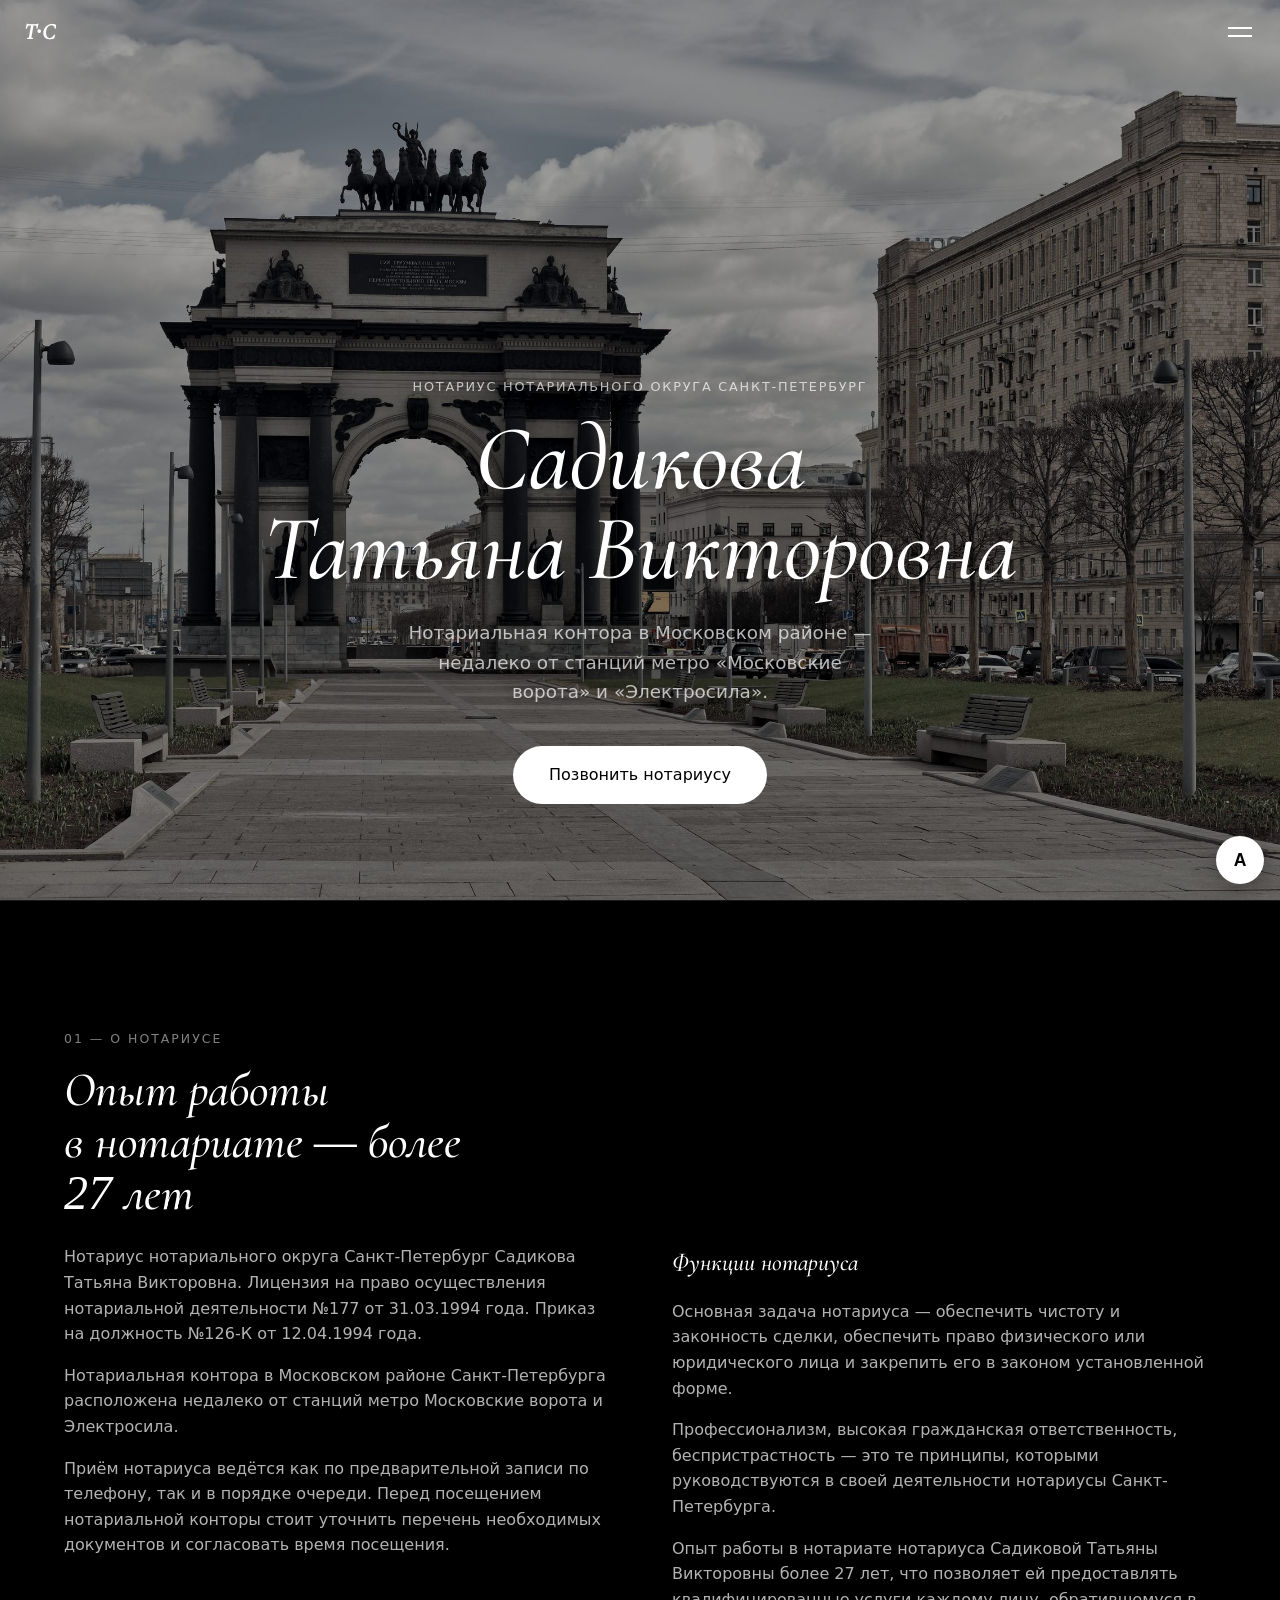
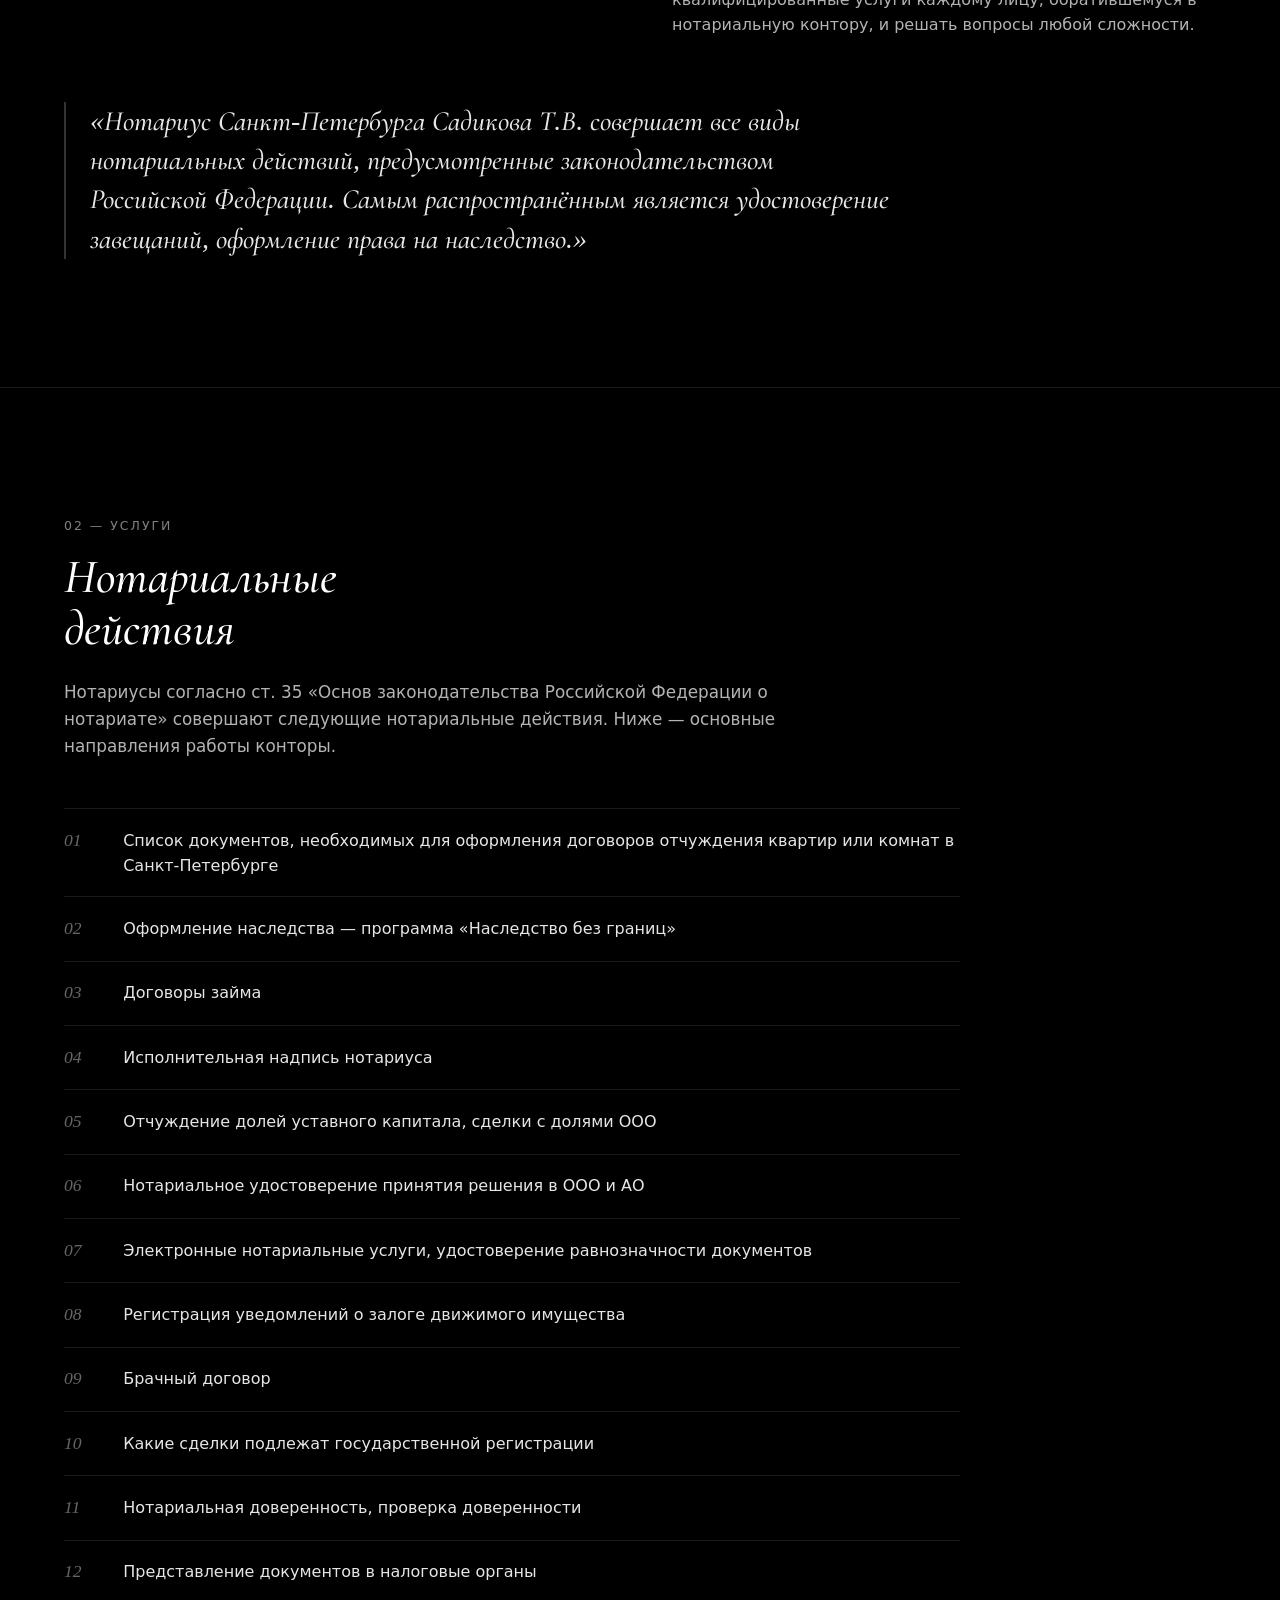
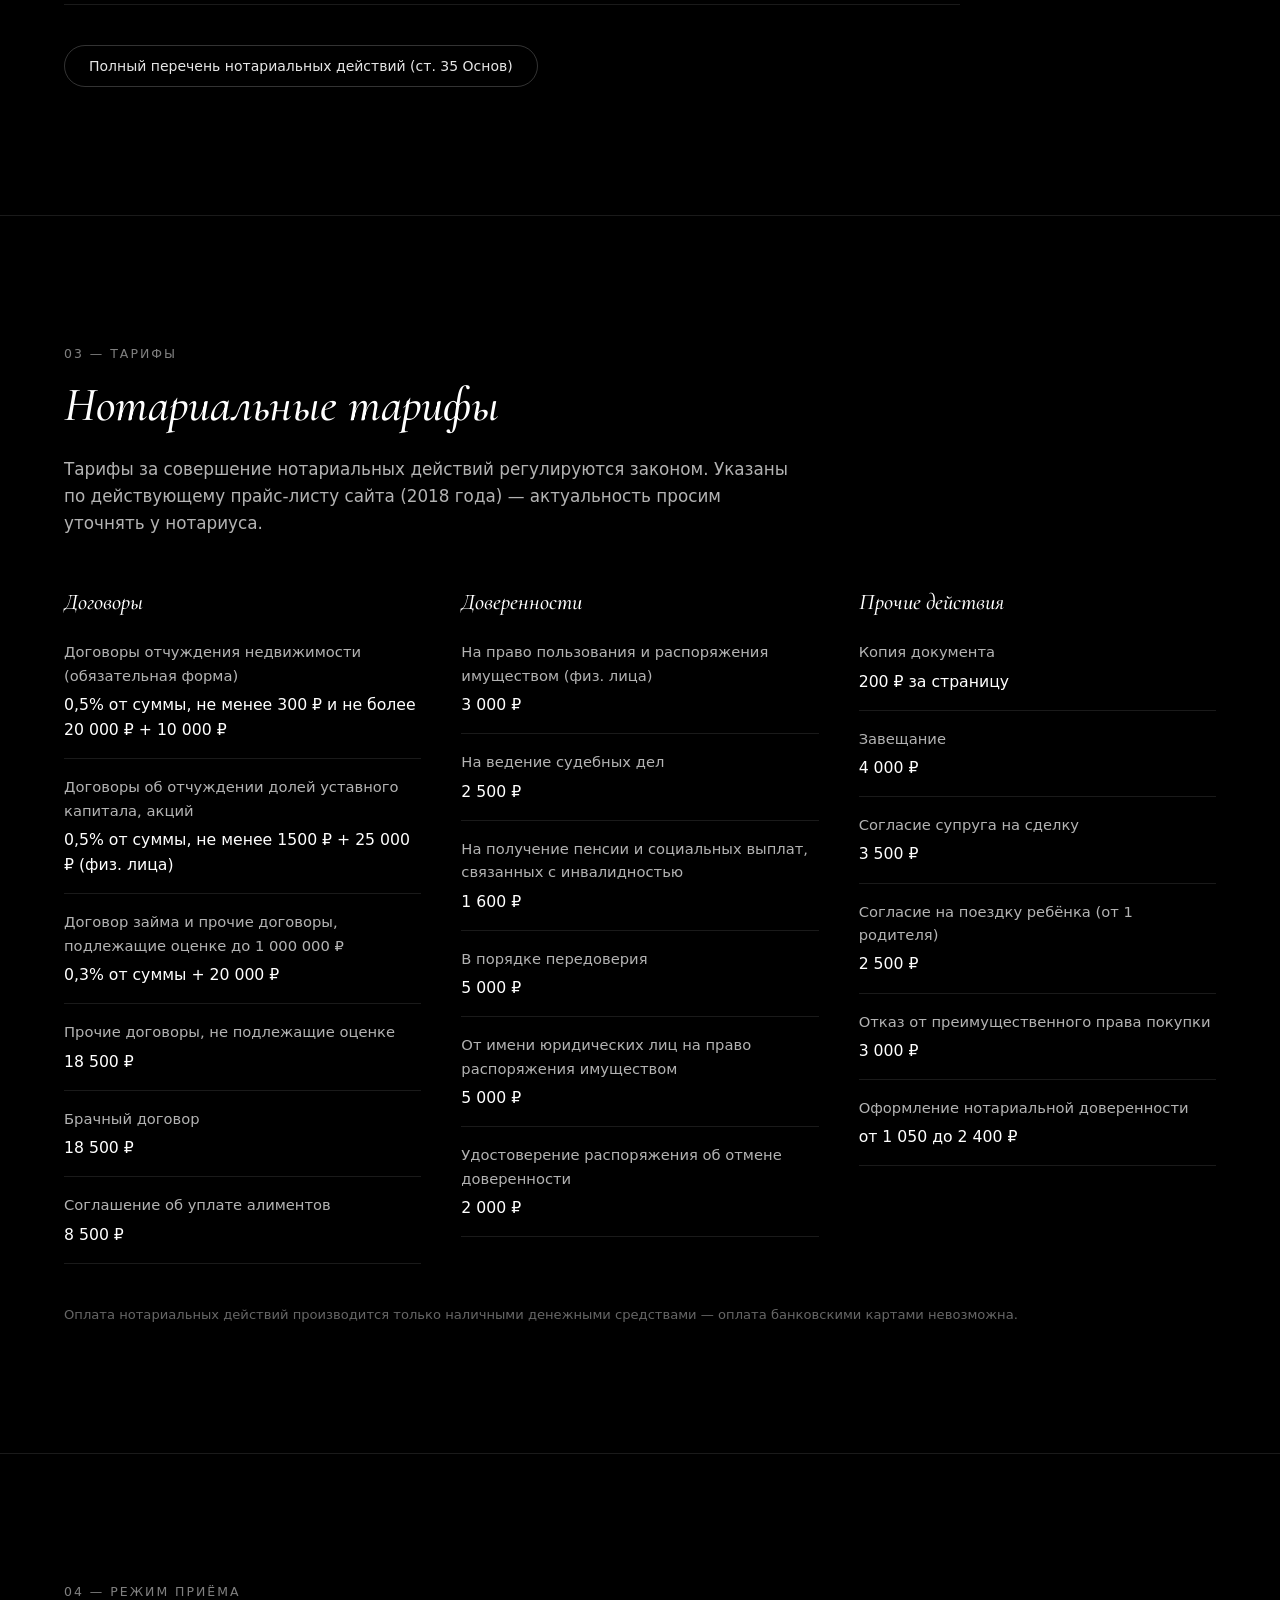
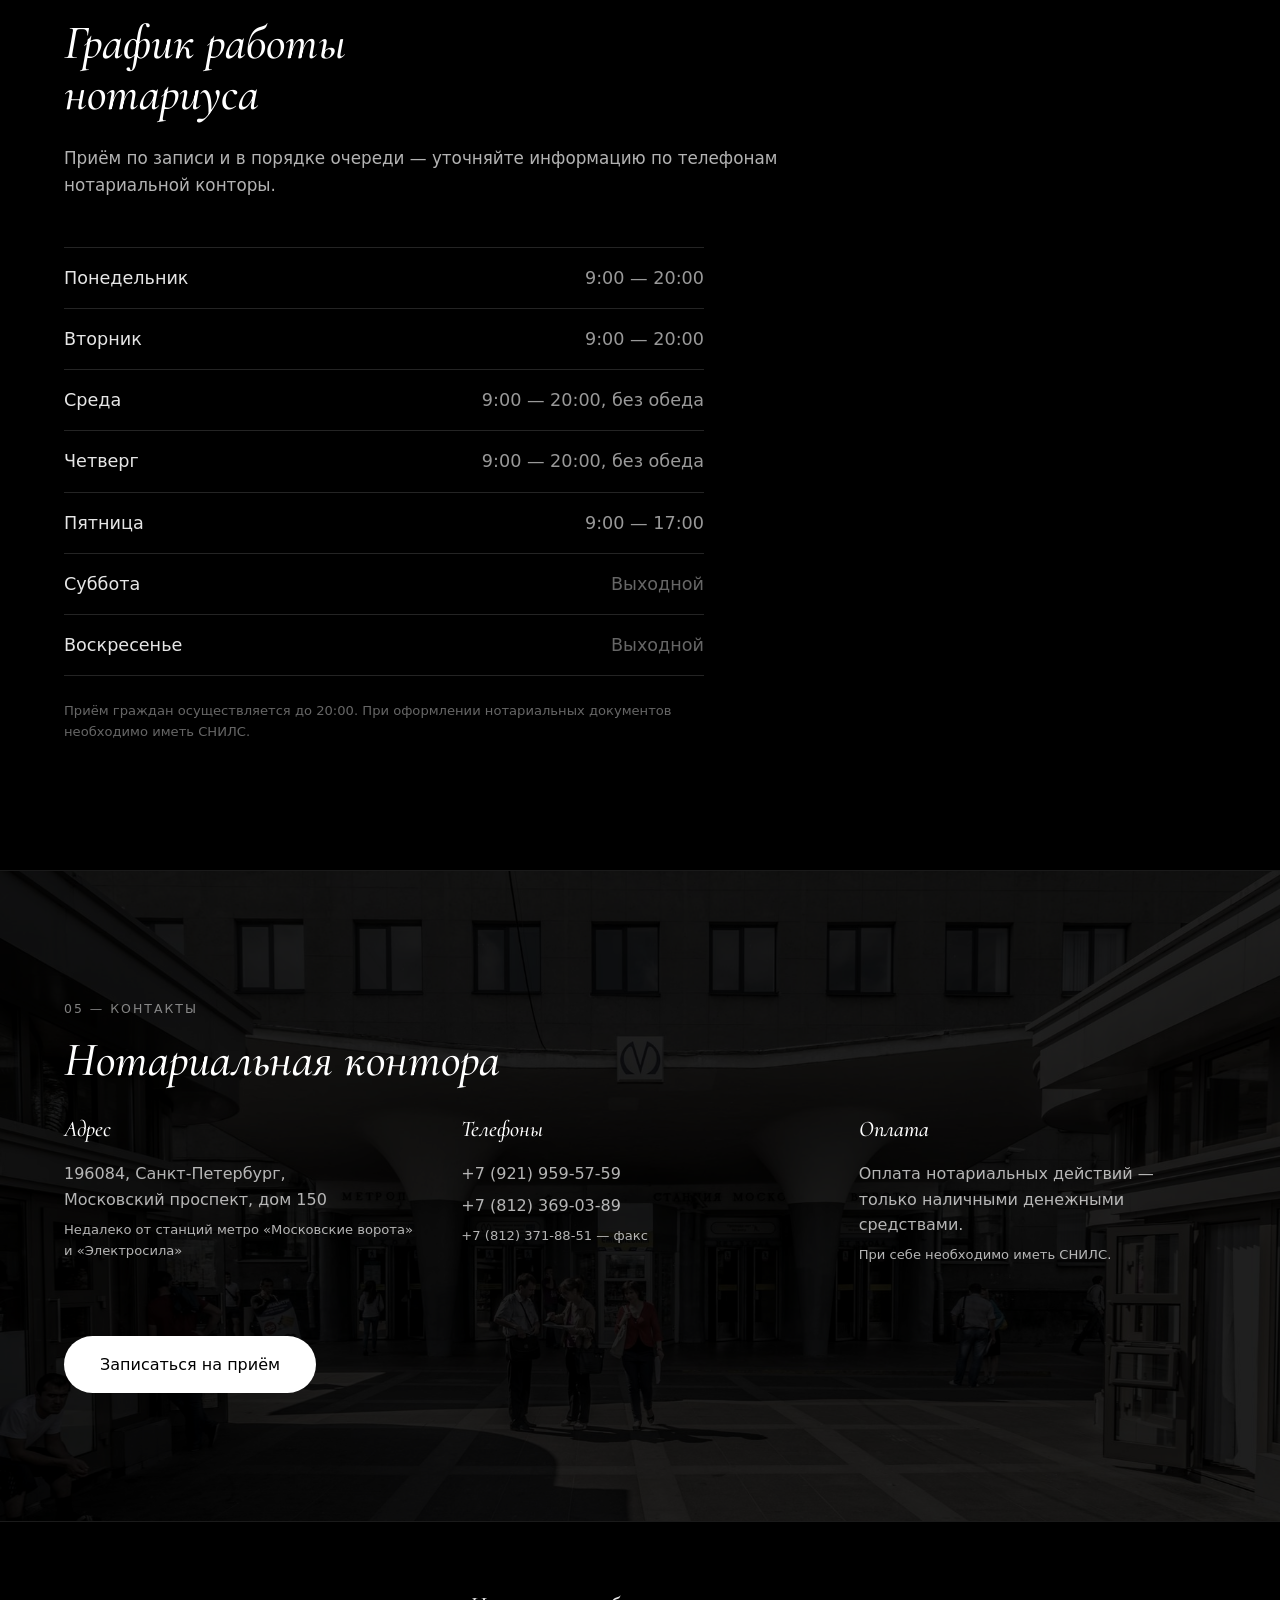
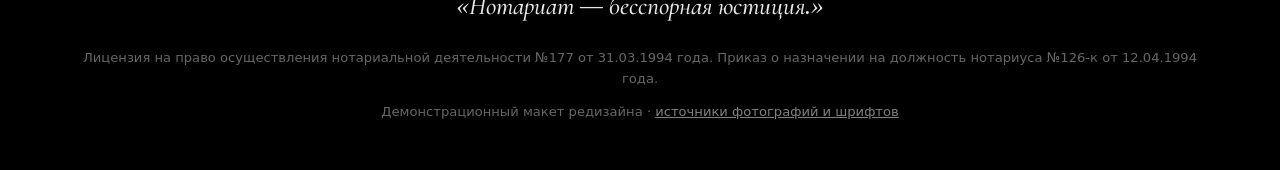
==== index.html @ a8af009e "Демо-сайт нотариуса Садиковой Т.В. по дизайн-промпту Rare Gallery Одностраничный анимированный демо-" ====
<!doctype html>
<html lang="ru">
<head>
<meta charset="UTF-8" />
<meta name="viewport" content="width=device-width, initial-scale=1.0" />
<title>Садикова Татьяна Викторовна — нотариус, Санкт-Петербург, Московский район</title>
<meta name="description" content="Нотариус нотариального округа Санкт-Петербург Садикова Татьяна Викторовна. Московский район, недалеко от станций метро Московские ворота и Электросила. Опыт работы в нотариате более 27 лет." />
<meta name="robots" content="noindex" />
<link rel="icon" type="image/png" sizes="16x16" href="favicon-16.png" />
<link rel="icon" type="image/png" sizes="32x32" href="favicon-32.png" />
<link rel="icon" type="image/png" sizes="48x48" href="favicon-48.png" />
<link rel="apple-touch-icon" href="favicon-180.png" />
<link rel="stylesheet" href="styles.css" />
</head>
<body>
<a class="skip-link" href="#main">Перейти к основному содержанию</a>

<nav class="nav" id="nav">
  <div class="nav-inner">
    <a class="logo" href="#hero" aria-label="Нотариус Садикова Т.В. — на главную">Т·С</a>

    <button class="nav-pill" id="navPill" type="button" aria-haspopup="true" aria-expanded="false">
      <span id="navPillLabel">Навигация</span>
    </button>

    <div class="nav-mark" aria-hidden="true">§</div>

    <button class="hamburger" id="hamburger" type="button" aria-label="Открыть меню" aria-expanded="false">
      <span></span>
      <span></span>
    </button>
  </div>
</nav>

<div class="overlay" id="overlay" role="dialog" aria-modal="true" aria-label="Навигация по сайту">
  <div class="overlay-links">
    <a href="#hero">Главная</a>
    <a href="#about">О нотариусе</a>
    <a href="#services">Услуги</a>
    <a href="#tariffs">Тарифы</a>
    <a href="#schedule">Режим приёма</a>
    <a href="#contacts">Контакты</a>
  </div>
</div>

<main id="main">

  <section class="hero" id="hero">
    <div class="hero-img-wrap">
      <img src="img/hero-gate.jpg" alt="Московские триумфальные ворота, Санкт-Петербург, Московский район" class="hero-img" />
    </div>

    <div class="hero-content">
      <p class="hero-eyebrow">Нотариус нотариального округа Санкт-Петербург</p>
      <h1 class="font-serif">Садикова<br class="hero-br" /> Татьяна Викторовна</h1>
      <p class="hero-sub">Нотариальная контора в Московском районе — недалеко от станций метро «Московские ворота» и «Электросила».</p>
      <a class="cta" href="tel:+78123690389">Позвонить нотариусу</a>
    </div>
  </section>

  <section class="section about" id="about">
    <div class="container">
      <p class="section-kicker">01 — О нотариусе</p>
      <h2 class="font-serif section-title">Опыт работы в&nbsp;нотариате — более 27&nbsp;лет</h2>

      <div class="about-grid">
        <div class="about-text reveal">
          <p>Нотариус нотариального округа Санкт-Петербург Садикова Татьяна Викторовна. Лицензия на право осуществления нотариальной деятельности №177 от 31.03.1994 года. Приказ на должность №126-К от 12.04.1994 года.</p>
          <p>Нотариальная контора в Московском районе Санкт-Петербурга расположена недалеко от станций метро Московские ворота и Электросила.</p>
          <p>Приём нотариуса ведётся как по предварительной записи по телефону, так и в порядке очереди. Перед посещением нотариальной конторы стоит уточнить перечень необходимых документов и согласовать время посещения.</p>
        </div>
        <div class="about-text reveal">
          <h3 class="font-serif">Функции нотариуса</h3>
          <p>Основная задача нотариуса — обеспечить чистоту и законность сделки, обеспечить право физического или юридического лица и закрепить его в законом установленной форме.</p>
          <p>Профессионализм, высокая гражданская ответственность, беспристрастность — это те принципы, которыми руководствуются в своей деятельности нотариусы Санкт-Петербурга.</p>
          <p>Опыт работы в нотариате нотариуса Садиковой Татьяны Викторовны более 27 лет, что позволяет ей предоставлять квалифицированные услуги каждому лицу, обратившемуся в нотариальную контору, и решать вопросы любой сложности.</p>
        </div>
      </div>

      <div class="about-quote reveal">
        <p class="font-serif">«Нотариус Санкт-Петербурга Садикова Т.В. совершает все виды нотариальных действий, предусмотренные законодательством Российской Федерации. Самым распространённым является удостоверение завещаний, оформление права на наследство.»</p>
      </div>
    </div>
  </section>

  <section class="section services" id="services">
    <div class="container">
      <p class="section-kicker">02 — Услуги</p>
      <h2 class="font-serif section-title">Нотариальные действия</h2>
      <p class="section-lead">Нотариусы согласно ст. 35 «Основ законодательства Российской Федерации о нотариате» совершают следующие нотариальные действия. Ниже — основные направления работы конторы.</p>

      <ol class="service-list">
        <li class="reveal"><span class="service-num font-serif">01</span><span>Список документов, необходимых для оформления договоров отчуждения квартир или комнат в Санкт-Петербурге</span></li>
        <li class="reveal"><span class="service-num font-serif">02</span><span>Оформление наследства — программа «Наследство без границ»</span></li>
        <li class="reveal"><span class="service-num font-serif">03</span><span>Договоры займа</span></li>
        <li class="reveal"><span class="service-num font-serif">04</span><span>Исполнительная надпись нотариуса</span></li>
        <li class="reveal"><span class="service-num font-serif">05</span><span>Отчуждение долей уставного капитала, сделки с долями ООО</span></li>
        <li class="reveal"><span class="service-num font-serif">06</span><span>Нотариальное удостоверение принятия решения в ООО и АО</span></li>
        <li class="reveal"><span class="service-num font-serif">07</span><span>Электронные нотариальные услуги, удостоверение равнозначности документов</span></li>
        <li class="reveal"><span class="service-num font-serif">08</span><span>Регистрация уведомлений о залоге движимого имущества</span></li>
        <li class="reveal"><span class="service-num font-serif">09</span><span>Брачный договор</span></li>
        <li class="reveal"><span class="service-num font-serif">10</span><span>Какие сделки подлежат государственной регистрации</span></li>
        <li class="reveal"><span class="service-num font-serif">11</span><span>Нотариальная доверенность, проверка доверенности</span></li>
        <li class="reveal"><span class="service-num font-serif">12</span><span>Представление документов в налоговые органы</span></li>
      </ol>

      <button class="text-toggle" id="fullListToggle" type="button" aria-expanded="false" aria-controls="fullList">Полный перечень нотариальных действий (ст. 35 Основ)</button>
      <div class="full-list" id="fullList" hidden>
        <ol class="full-list-ol">
          <li>удостоверяют сделки</li>
          <li>выдают свидетельства о праве собственности на долю в общем имуществе супругов</li>
          <li>налагают и снимают запрещения отчуждения имущества</li>
          <li>свидетельствуют верность копий документов и выписок из них</li>
          <li>свидетельствуют подлинность подписи на документах</li>
          <li>свидетельствуют верность перевода документов с одного языка на другой</li>
          <li>удостоверяют факт нахождения гражданина в живых</li>
          <li>удостоверяют факт нахождения гражданина в определённом месте</li>
          <li>удостоверяют тождественность гражданина с лицом, изображённым на фотографии</li>
          <li>удостоверяют время предъявления документов</li>
          <li>передают заявления и (или) иные документы физических и юридических лиц другим физическим и юридическим лицам</li>
          <li>принимают в депозит денежные суммы и ценные бумаги</li>
          <li>совершают исполнительные надписи</li>
          <li>совершают протесты векселей</li>
          <li>предъявляют чеки к платежу и удостоверяют неоплату чеков</li>
          <li>принимают на хранение документы</li>
          <li>совершают морские протесты</li>
          <li>обеспечивают доказательства</li>
          <li>удостоверяют сведения о лицах в случаях, предусмотренных законодательством Российской Федерации</li>
          <li>регистрируют уведомления о залоге движимого имущества</li>
          <li>выдают выписки из реестра уведомлений о залоге движимого имущества</li>
          <li>выдают дубликаты нотариальных свидетельств, исполнительных надписей и дубликаты документов, выражающих содержание нотариально удостоверенных сделок</li>
          <li>удостоверяют равнозначность электронного документа документу на бумажном носителе</li>
          <li>удостоверяют равнозначность документа на бумажном носителе электронному документу</li>
          <li>удостоверяют тождественность собственноручной подписи инвалида по зрению с факсимильным воспроизведением его собственноручной подписи</li>
          <li>выдают свидетельства о праве на наследство</li>
          <li>принимают меры по охране наследственного имущества</li>
          <li>удостоверяют решения органов управления юридических лиц</li>
          <li>представляют документы на государственную регистрацию юридических лиц и индивидуальных предпринимателей</li>
          <li>вносят сведения в реестр списков участников обществ с ограниченной ответственностью единой информационной системы нотариата</li>
          <li value="32">выдают выписки из реестра списков участников обществ с ограниченной ответственностью единой информационной системы нотариата</li>
        </ol>
        <p class="fine-print">Нумерация приведена по официальному перечню сайта: пункт 31 в исходном перечне отсутствует.</p>
      </div>
    </div>
  </section>

  <section class="section tariffs" id="tariffs">
    <div class="container">
      <p class="section-kicker">03 — Тарифы</p>
      <h2 class="font-serif section-title">Нотариальные тарифы</h2>
      <p class="section-lead">Тарифы за совершение нотариальных действий регулируются законом. Указаны по действующему прайс-листу сайта (2018 года) — актуальность просим уточнять у нотариуса.</p>

      <div class="tariff-columns">
        <div class="tariff-col reveal">
          <h3 class="font-serif">Договоры</h3>
          <ul class="tariff-list">
            <li><span>Договоры отчуждения недвижимости (обязательная форма)</span><span class="price">0,5% от суммы, не менее 300 ₽ и не более 20 000 ₽ + 10 000 ₽</span></li>
            <li><span>Договоры об отчуждении долей уставного капитала, акций</span><span class="price">0,5% от суммы, не менее 1500 ₽ + 25 000 ₽ (физ. лица)</span></li>
            <li><span>Договор займа и прочие договоры, подлежащие оценке до 1 000 000 ₽</span><span class="price">0,3% от суммы + 20 000 ₽</span></li>
            <li><span>Прочие договоры, не подлежащие оценке</span><span class="price">18 500 ₽</span></li>
            <li><span>Брачный договор</span><span class="price">18 500 ₽</span></li>
            <li><span>Соглашение об уплате алиментов</span><span class="price">8 500 ₽</span></li>
          </ul>
        </div>
        <div class="tariff-col reveal">
          <h3 class="font-serif">Доверенности</h3>
          <ul class="tariff-list">
            <li><span>На право пользования и распоряжения имуществом (физ. лица)</span><span class="price">3 000 ₽</span></li>
            <li><span>На ведение судебных дел</span><span class="price">2 500 ₽</span></li>
            <li><span>На получение пенсии и социальных выплат, связанных с инвалидностью</span><span class="price">1 600 ₽</span></li>
            <li><span>В порядке передоверия</span><span class="price">5 000 ₽</span></li>
            <li><span>От имени юридических лиц на право распоряжения имуществом</span><span class="price">5 000 ₽</span></li>
            <li><span>Удостоверение распоряжения об отмене доверенности</span><span class="price">2 000 ₽</span></li>
          </ul>
        </div>
        <div class="tariff-col reveal">
          <h3 class="font-serif">Прочие действия</h3>
          <ul class="tariff-list">
            <li><span>Копия документа</span><span class="price">200 ₽ за страницу</span></li>
            <li><span>Завещание</span><span class="price">4 000 ₽</span></li>
            <li><span>Согласие супруга на сделку</span><span class="price">3 500 ₽</span></li>
            <li><span>Согласие на поездку ребёнка (от 1 родителя)</span><span class="price">2 500 ₽</span></li>
            <li><span>Отказ от преимущественного права покупки</span><span class="price">3 000 ₽</span></li>
            <li><span>Оформление нотариальной доверенности</span><span class="price">от 1 050 до 2 400 ₽</span></li>
          </ul>
        </div>
      </div>
      <p class="fine-print">Оплата нотариальных действий производится только наличными денежными средствами — оплата банковскими картами невозможна.</p>
    </div>
  </section>

  <section class="section schedule" id="schedule">
    <div class="container">
      <p class="section-kicker">04 — Режим приёма</p>
      <h2 class="font-serif section-title">График работы нотариуса</h2>
      <p class="section-lead">Приём по записи и в порядке очереди — уточняйте информацию по телефонам нотариальной конторы.</p>

      <div class="schedule-table reveal">
        <div class="schedule-row"><span>Понедельник</span><span>9:00 — 20:00</span></div>
        <div class="schedule-row"><span>Вторник</span><span>9:00 — 20:00</span></div>
        <div class="schedule-row"><span>Среда</span><span>9:00 — 20:00, без обеда</span></div>
        <div class="schedule-row"><span>Четверг</span><span>9:00 — 20:00, без обеда</span></div>
        <div class="schedule-row"><span>Пятница</span><span>9:00 — 17:00</span></div>
        <div class="schedule-row is-off"><span>Суббота</span><span>Выходной</span></div>
        <div class="schedule-row is-off"><span>Воскресенье</span><span>Выходной</span></div>
      </div>
      <p class="fine-print">Приём граждан осуществляется до 20:00. При оформлении нотариальных документов необходимо иметь СНИЛС.</p>
    </div>
  </section>

  <section class="section contacts" id="contacts">
    <div class="contacts-img-wrap">
      <img src="img/section-mosvorota.jpg" alt="Вестибюль станции метро «Московские ворота», Санкт-Петербург" class="contacts-img" />
    </div>
    <div class="container">
      <p class="section-kicker">05 — Контакты</p>
      <h2 class="font-serif section-title">Нотариальная контора</h2>

      <div class="contacts-grid">
        <div class="contact-block reveal">
          <h3 class="font-serif">Адрес</h3>
          <p>196084, Санкт-Петербург,<br />Московский проспект, дом 150</p>
          <p class="fine-print">Недалеко от станций метро «Московские ворота» и «Электросила»</p>
        </div>
        <div class="contact-block reveal">
          <h3 class="font-serif">Телефоны</h3>
          <p><a href="tel:+79219595759">+7 (921) 959-57-59</a></p>
          <p><a href="tel:+78123690389">+7 (812) 369-03-89</a></p>
          <p class="fine-print">+7 (812) 371-88-51 — факс</p>
        </div>
        <div class="contact-block reveal">
          <h3 class="font-serif">Оплата</h3>
          <p>Оплата нотариальных действий — только наличными денежными средствами.</p>
          <p class="fine-print">При себе необходимо иметь СНИЛС.</p>
        </div>
      </div>

      <a class="cta cta-light" href="tel:+79219595759">Записаться на приём</a>
    </div>
  </section>

</main>

<footer class="footer">
  <div class="container footer-inner">
    <p class="font-serif footer-slogan">«Нотариат — бесспорная юстиция.»</p>
    <p class="fine-print">Лицензия на право осуществления нотариальной деятельности №177 от 31.03.1994 года. Приказ о назначении на должность нотариуса №126-к от 12.04.1994 года.</p>
    <p class="fine-print footer-credits">Демонстрационный макет редизайна · <a href="credits.html">источники фотографий и шрифтов</a></p>
  </div>
</footer>

<div class="a11y-widget" id="a11yWidget">
  <button type="button" id="a11yToggle" class="a11y-toggle" aria-expanded="false" aria-controls="a11yPanel" aria-label="Настройки доступности">A</button>
  <div class="a11y-panel" id="a11yPanel" hidden>
    <p class="a11y-title">Доступность</p>
    <div class="a11y-row">
      <button type="button" id="fontDec" aria-label="Уменьшить размер текста">А−</button>
      <button type="button" id="fontReset" aria-label="Сбросить размер текста">А</button>
      <button type="button" id="fontInc" aria-label="Увеличить размер текста">А+</button>
    </div>
    <button type="button" id="visionToggle" class="a11y-vision" aria-pressed="false">Версия для слабовидящих</button>
  </div>
</div>

<script src="script.js"></script>
</body>
</html>
---- styles.css ----
/* ===== Reset & base ===== */
*, *::before, *::after { margin: 0; padding: 0; box-sizing: border-box; }
html, body { overflow-x: hidden; }
html { scroll-behavior: smooth; }

@font-face {
  font-family: 'Cormorant';
  font-style: normal; font-weight: 400;
  src: url('fonts/cormorant-400-normal-cyr.woff2') format('woff2'),
       url('fonts/cormorant-400-normal-lat.woff2') format('woff2');
  font-display: swap;
}
@font-face {
  font-family: 'Cormorant';
  font-style: normal; font-weight: 500;
  src: url('fonts/cormorant-500-normal-cyr.woff2') format('woff2'),
       url('fonts/cormorant-500-normal-lat.woff2') format('woff2');
  font-display: swap;
}
@font-face {
  font-family: 'Cormorant';
  font-style: normal; font-weight: 600;
  src: url('fonts/cormorant-600-normal-cyr.woff2') format('woff2'),
       url('fonts/cormorant-600-normal-lat.woff2') format('woff2');
  font-display: swap;
}
@font-face {
  font-family: 'Cormorant';
  font-style: normal; font-weight: 700;
  src: url('fonts/cormorant-700-normal-cyr.woff2') format('woff2'),
       url('fonts/cormorant-700-normal-lat.woff2') format('woff2');
  font-display: swap;
}
@font-face {
  font-family: 'Cormorant';
  font-style: italic; font-weight: 400;
  src: url('fonts/cormorant-400-italic-cyr.woff2') format('woff2'),
       url('fonts/cormorant-400-italic-lat.woff2') format('woff2');
  font-display: swap;
}
@font-face {
  font-family: 'Cormorant';
  font-style: italic; font-weight: 500;
  src: url('fonts/cormorant-500-italic-cyr.woff2') format('woff2'),
       url('fonts/cormorant-500-italic-lat.woff2') format('woff2');
  font-display: swap;
}

:root {
  --bg: #000;
  --fg: #fff;
  --fg-90: rgba(255,255,255,.9);
  --fg-70: rgba(255,255,255,.7);
  --fg-60: rgba(255,255,255,.6);
  --fg-50: rgba(255,255,255,.5);
  --fg-40: rgba(255,255,255,.4);
  --border-20: rgba(255,255,255,.2);
  --border-14: rgba(255,255,255,.14);
  --border-10: rgba(255,255,255,.1);

  --ease-entrance: cubic-bezier(0.16, 1, 0.3, 1);
  --ease-overlay: cubic-bezier(0.76, 0, 0.24, 1);

  --font-sans: ui-sans-serif, system-ui, -apple-system, BlinkMacSystemFont, "Segoe UI", Roboto, "Helvetica Neue", Arial, sans-serif;
  --font-serif: 'Cormorant', Georgia, serif;

  --container-w: 1200px;
  --text-scale: 1;
}

body {
  background: var(--bg);
  color: var(--fg);
  font-family: var(--font-sans);
  font-size: calc(16px * var(--text-scale));
  line-height: 1.6;
  -webkit-font-smoothing: antialiased;
}

body.menu-open { overflow: hidden; }

.font-serif { font-family: var(--font-serif); font-style: italic; font-weight: 500; }

img { display: block; max-width: 100%; }

a { color: inherit; }

.container {
  max-width: var(--container-w);
  margin: 0 auto;
  padding: 0 1.5rem;
}

.skip-link {
  position: absolute;
  left: -999px;
  top: 0;
  background: #fff;
  color: #000;
  padding: 0.75rem 1.25rem;
  z-index: 200;
  border-radius: 0 0 8px 0;
}
.skip-link:focus {
  left: 0;
}

:focus-visible {
  outline: 2px solid #fff;
  outline-offset: 3px;
}

/* ===== Navbar ===== */
.nav {
  position: fixed;
  top: 0; left: 0;
  width: 100%;
  z-index: 50;
  background: transparent;
  transition: background-color 500ms, backdrop-filter 500ms;
}
.nav.scrolled {
  background: rgba(0,0,0,0.78);
  backdrop-filter: blur(12px);
  -webkit-backdrop-filter: blur(12px);
  border-bottom: 1px solid var(--border-10);
}
.nav-inner {
  max-width: 1440px;
  margin: 0 auto;
  padding: 0 1.5rem;
  display: flex;
  align-items: center;
  justify-content: space-between;
  height: 4rem;
}
.logo {
  font-family: var(--font-serif);
  font-style: italic;
  font-weight: 600;
  color: #fff;
  font-size: 1.4rem;
  letter-spacing: 0.01em;
  text-decoration: none;
  z-index: 50;
  opacity: 0;
  transform: translateY(-1rem);
  transition: opacity 700ms var(--ease-entrance), transform 700ms var(--ease-entrance);
}
.nav-mounted .logo { opacity: 1; transform: translateY(0); }

.nav-pill {
  display: none;
  align-items: center;
  gap: 0.5rem;
  padding: 0.5rem 1.25rem;
  border-radius: 9999px;
  border: 1px solid var(--border-20);
  background: transparent;
  color: var(--fg-90);
  font-size: 0.875rem;
  font-family: inherit;
  cursor: pointer;
  opacity: 0;
  transform: translateY(-1rem);
  transition: opacity 700ms var(--ease-entrance), transform 700ms var(--ease-entrance), background-color 300ms ease;
}
.nav-mounted .nav-pill { opacity: 1; transform: translateY(0); transition-delay: 150ms; }
@media (hover: hover) and (pointer: fine) {
  .nav-pill:hover { background: rgba(255,255,255,.08); }
}

.nav-mark {
  display: none;
  align-items: center;
  justify-content: center;
  width: 1.75rem;
  height: 1.75rem;
  font-family: var(--font-serif);
  font-style: italic;
  font-size: 1.5rem;
  color: var(--fg-90);
  z-index: 50;
  opacity: 0;
  transform: translateY(-1rem);
  transition: opacity 700ms var(--ease-entrance), transform 700ms var(--ease-entrance);
}
.nav-mounted .nav-mark { opacity: 1; transform: translateY(0); transition-delay: 300ms; }

.hamburger {
  display: flex;
  flex-direction: column;
  align-items: center;
  justify-content: center;
  gap: 0.375rem;
  width: 2rem; height: 2rem;
  z-index: 50;
  position: relative;
  background: none; border: none; cursor: pointer;
  opacity: 0;
  transform: translateY(-1rem);
  transition: opacity 700ms var(--ease-entrance), transform 700ms var(--ease-entrance);
}
.nav-mounted .hamburger { opacity: 1; transform: translateY(0); transition-delay: 150ms; }
.hamburger span {
  display: block; width: 1.5rem; height: 2px; background: #fff;
  transition: transform 500ms var(--ease-overlay);
}
.hamburger.open span:first-child { transform: rotate(45deg) translateY(4px); }
.hamburger.open span:last-child { transform: rotate(-45deg) translateY(-4px); }

/* ===== Overlay menu ===== */
.overlay {
  position: fixed;
  inset: 0;
  z-index: 40;
  background: #000;
  display: flex;
  align-items: center;
  justify-content: center;
  opacity: 0;
  visibility: hidden;
  transition: opacity 700ms var(--ease-overlay), visibility 700ms var(--ease-overlay);
}
.overlay.open { opacity: 1; visibility: visible; }
.overlay-links { display: flex; flex-direction: column; align-items: center; gap: 1.5rem; }
.overlay-links a {
  color: #fff;
  font-family: var(--font-serif);
  font-style: italic;
  font-weight: 500;
  font-size: 2.25rem;
  text-decoration: none;
  opacity: 0;
  transform: translateY(1.5rem);
  transition: opacity 600ms var(--ease-overlay), transform 600ms var(--ease-overlay), opacity 600ms;
}
@media (hover: hover) and (pointer: fine) {
  .overlay-links a:hover { opacity: 0.6; }
}
.overlay.open .overlay-links a { opacity: 1; transform: translateY(0); }
.overlay.open .overlay-links a:nth-child(1) { transition-delay: 120ms; }
.overlay.open .overlay-links a:nth-child(2) { transition-delay: 190ms; }
.overlay.open .overlay-links a:nth-child(3) { transition-delay: 260ms; }
.overlay.open .overlay-links a:nth-child(4) { transition-delay: 330ms; }
.overlay.open .overlay-links a:nth-child(5) { transition-delay: 400ms; }
.overlay.open .overlay-links a:nth-child(6) { transition-delay: 470ms; }

/* ===== Hero ===== */
.hero {
  position: relative;
  width: 100%;
  min-height: 100dvh;
  overflow: hidden;
  display: flex;
  align-items: flex-end;
  justify-content: center;
}
.hero-img-wrap {
  position: absolute;
  inset: 0;
  transform: scale(1.06);
  opacity: 0;
  transition: transform 1400ms var(--ease-entrance), opacity 1400ms var(--ease-entrance);
}
.hero-mounted .hero-img-wrap { transform: scale(1); opacity: 1; }
.hero-img { width: 100%; height: 100%; object-fit: cover; object-position: center 65%; }

.hero-content {
  position: relative;
  z-index: 10;
  text-align: center;
  padding: 0 1.5rem 4rem;
  max-width: 52rem;
  margin: 0 auto;
}
.hero-eyebrow {
  color: var(--fg-70);
  font-size: 0.8rem;
  letter-spacing: 0.14em;
  text-transform: uppercase;
  margin-bottom: 1rem;
  text-shadow: 0 1px 18px rgba(0,0,0,.6);
  opacity: 0;
  transform: translateY(1.5rem);
  transition: opacity 900ms var(--ease-entrance), transform 900ms var(--ease-entrance);
}
.hero-mounted .hero-eyebrow { opacity: 1; transform: translateY(0); transition-delay: 300ms; }

.hero h1 {
  color: #fff;
  font-size: 2.75rem;
  line-height: 0.98;
  margin-bottom: 1.25rem;
  text-shadow: 0 2px 28px rgba(0,0,0,.55);
  opacity: 0;
  transform: translateY(2rem);
  transition: opacity 900ms var(--ease-entrance), transform 900ms var(--ease-entrance);
}
.hero-mounted h1 { opacity: 1; transform: translateY(0); transition-delay: 420ms; }
.hero-br { display: none; }

.hero-sub {
  color: var(--fg-70);
  font-size: 1rem;
  margin: 0 auto 2rem;
  max-width: 30rem;
  text-shadow: 0 1px 18px rgba(0,0,0,.5);
  opacity: 0;
  transform: translateY(2rem);
  transition: opacity 900ms var(--ease-entrance), transform 900ms var(--ease-entrance);
}
.hero-mounted .hero-sub { opacity: 1; transform: translateY(0); transition-delay: 600ms; }

.cta {
  display: inline-block;
  padding: 0.875rem 2rem;
  background: #fff;
  color: #000;
  font-size: 0.9rem;
  font-weight: 500;
  text-decoration: none;
  border-radius: 9999px;
  transition: background-color 300ms ease, transform 200ms ease;
  opacity: 0;
  transform: translateY(2rem);
}
.hero-mounted .cta { opacity: 1; transform: translateY(0); transition: opacity 900ms var(--ease-entrance) 800ms, transform 900ms var(--ease-entrance) 800ms, background-color 300ms ease, transform 200ms ease; }
@media (hover: hover) and (pointer: fine) {
  .cta:hover { background: rgba(255,255,255,.85); }
}
.cta:active { transform: scale(0.98); }
.cta-light { position: relative; margin-top: 1.5rem; opacity: 1; transform: none; transition: background-color 300ms ease; }

@media (min-width: 640px) {
  .hero h1 { font-size: 3.5rem; }
  .hero-br { display: block; }
}
@media (min-width: 768px) {
  .hero-content { padding-bottom: 6rem; }
  .hero h1 { font-size: 4.75rem; margin-bottom: 1.5rem; }
  .hero-sub { font-size: 1.15rem; margin-bottom: 2.5rem; }
  .cta { font-size: 1rem; padding: 1rem 2.25rem; }
}
@media (min-width: 1024px) {
  .hero h1 { font-size: 5.75rem; }
}

/* ===== Sections shared ===== */
.section {
  padding: 6rem 0;
  border-top: 1px solid var(--border-10);
}
.section-kicker {
  color: var(--fg-50);
  font-size: 0.78rem;
  letter-spacing: 0.16em;
  text-transform: uppercase;
  margin-bottom: 1rem;
}
.section-title {
  font-size: 2.25rem;
  line-height: 1.08;
  margin-bottom: 1.5rem;
  max-width: 20ch;
}
.section-lead {
  color: var(--fg-70);
  max-width: 46rem;
  font-size: 1.05rem;
  margin-bottom: 3rem;
}
@media (min-width: 768px) {
  .section { padding: 8rem 0; }
  .section-title { font-size: 3rem; }
}

.reveal {
  opacity: 0;
  transform: translateY(1.75rem);
  transition: opacity 800ms var(--ease-entrance), transform 800ms var(--ease-entrance);
}
.reveal.is-visible { opacity: 1; transform: translateY(0); }

/* stagger inside groups */
.about-grid .reveal:nth-child(2) { transition-delay: 90ms; }
.service-list li.reveal:nth-child(1) { transition-delay: 0ms; }
.service-list li.reveal:nth-child(2) { transition-delay: 40ms; }
.service-list li.reveal:nth-child(3) { transition-delay: 80ms; }
.service-list li.reveal:nth-child(4) { transition-delay: 120ms; }
.service-list li.reveal:nth-child(5) { transition-delay: 160ms; }
.service-list li.reveal:nth-child(6) { transition-delay: 200ms; }
.service-list li.reveal:nth-child(7) { transition-delay: 240ms; }
.service-list li.reveal:nth-child(8) { transition-delay: 280ms; }
.service-list li.reveal:nth-child(9) { transition-delay: 320ms; }
.service-list li.reveal:nth-child(10) { transition-delay: 360ms; }
.service-list li.reveal:nth-child(11) { transition-delay: 400ms; }
.service-list li.reveal:nth-child(12) { transition-delay: 440ms; }
.tariff-columns .reveal:nth-child(2) { transition-delay: 80ms; }
.tariff-columns .reveal:nth-child(3) { transition-delay: 160ms; }
.contacts-grid .reveal:nth-child(2) { transition-delay: 80ms; }
.contacts-grid .reveal:nth-child(3) { transition-delay: 160ms; }

.fine-print {
  color: var(--fg-40);
  font-size: 0.82rem;
  line-height: 1.6;
}

/* ===== About ===== */
.about-text p { color: var(--fg-70); margin-bottom: 1rem; max-width: 60ch; }
.about-text h3 { font-size: 1.5rem; margin-bottom: 1rem; }
.about-grid {
  display: grid;
  grid-template-columns: 1fr;
  gap: 2.5rem;
  margin-bottom: 3rem;
}
@media (min-width: 900px) {
  .about-grid { grid-template-columns: 1fr 1fr; gap: 4rem; }
}
.about-quote {
  border-left: 2px solid var(--border-20);
  padding-left: 1.5rem;
  max-width: 52rem;
}
.about-quote p { font-size: 1.4rem; line-height: 1.4; color: var(--fg-90); }
@media (min-width: 768px) {
  .about-quote p { font-size: 1.75rem; }
}

/* ===== Services ===== */
.service-list { list-style: none; max-width: 56rem; }
.service-list li {
  display: flex;
  gap: 1.5rem;
  align-items: baseline;
  padding: 1.1rem 0;
  border-top: 1px solid var(--border-10);
}
.service-list li:last-child { border-bottom: 1px solid var(--border-10); }
.service-num { color: var(--fg-40); font-size: 1.1rem; min-width: 2.2rem; }
.service-list li span:last-child { color: var(--fg-90); }

.text-toggle {
  margin-top: 2.5rem;
  background: none;
  border: 1px solid var(--border-20);
  color: var(--fg-90);
  padding: 0.75rem 1.5rem;
  border-radius: 9999px;
  font-family: inherit;
  font-size: 0.875rem;
  cursor: pointer;
  transition: background-color 300ms ease;
}
@media (hover: hover) and (pointer: fine) {
  .text-toggle:hover { background: rgba(255,255,255,.08); }
}
.full-list { margin-top: 2rem; max-width: 56rem; }
.full-list-ol { color: var(--fg-60); padding-left: 1.4rem; display: grid; gap: 0.6rem; }
.full-list .fine-print { margin-top: 1.25rem; }

/* ===== Tariffs ===== */
.tariff-columns {
  display: grid;
  grid-template-columns: 1fr;
  gap: 3rem;
}
@media (min-width: 900px) {
  .tariff-columns { grid-template-columns: repeat(3, 1fr); gap: 2.5rem; }
}
.tariff-col h3 { font-size: 1.4rem; margin-bottom: 1.25rem; }
.tariff-list { list-style: none; display: grid; gap: 1rem; }
.tariff-list li { display: flex; flex-direction: column; gap: 0.3rem; padding-bottom: 1rem; border-bottom: 1px solid var(--border-10); }
.tariff-list li span:first-child { color: var(--fg-70); font-size: 0.92rem; }
.tariff-list .price { color: var(--fg); font-size: 0.98rem; }
.tariffs .fine-print { margin-top: 2.5rem; }

/* ===== Schedule ===== */
.schedule-table { max-width: 40rem; border-top: 1px solid var(--border-14); }
.schedule-row {
  display: flex;
  justify-content: space-between;
  padding: 1rem 0;
  border-bottom: 1px solid var(--border-14);
  font-size: 1.1rem;
}
.schedule-row span:first-child { color: var(--fg-90); }
.schedule-row span:last-child { color: var(--fg-60); font-variant-numeric: tabular-nums; }
.schedule-row.is-off span:last-child { color: var(--fg-40); }
.schedule .fine-print { margin-top: 1.5rem; max-width: 40rem; }

/* ===== Contacts ===== */
.contacts { position: relative; overflow: hidden; }
.contacts-img-wrap { position: absolute; inset: 0; opacity: .22; }
.contacts-img { width: 100%; height: 100%; object-fit: cover; }
.contacts .container { position: relative; z-index: 1; }
.contacts-grid {
  display: grid;
  grid-template-columns: 1fr;
  gap: 2.5rem;
  margin-bottom: 2.5rem;
}
@media (min-width: 900px) {
  .contacts-grid { grid-template-columns: repeat(3, 1fr); }
}
.contact-block h3 { font-size: 1.4rem; margin-bottom: 0.9rem; }
.contact-block p { color: var(--fg-70); margin-bottom: 0.4rem; }
.contact-block a { text-decoration: none; }
.contact-block a:hover { text-decoration: underline; }

/* ===== Footer ===== */
.footer { border-top: 1px solid var(--border-10); padding: 4rem 0 3rem; }
.footer-inner { text-align: center; }
.footer-slogan { font-size: 1.6rem; margin-bottom: 1.25rem; color: var(--fg-90); }
.footer-credits { margin-top: 0.75rem; }
.footer-credits a { color: var(--fg-50); }

/* ===== Accessibility widget ===== */
.a11y-widget {
  position: fixed;
  right: 1rem;
  bottom: 1rem;
  z-index: 60;
  font-family: var(--font-sans);
}
.a11y-toggle {
  width: 3rem; height: 3rem;
  border-radius: 9999px;
  background: #fff;
  color: #000;
  border: none;
  font-weight: 600;
  font-size: 1.1rem;
  cursor: pointer;
  box-shadow: 0 6px 24px rgba(0,0,0,.35);
}
.a11y-panel {
  position: absolute;
  right: 0;
  bottom: 3.75rem;
  background: rgba(15,15,15,.96);
  border: 1px solid var(--border-20);
  border-radius: 14px;
  padding: 1rem;
  width: 15rem;
  backdrop-filter: blur(10px);
}
.a11y-title { font-size: 0.8rem; color: var(--fg-60); margin-bottom: 0.75rem; letter-spacing: .04em; text-transform: uppercase; }
.a11y-row { display: flex; gap: 0.5rem; margin-bottom: 0.75rem; }
.a11y-row button {
  flex: 1;
  padding: 0.5rem 0;
  background: transparent;
  border: 1px solid var(--border-20);
  color: #fff;
  border-radius: 8px;
  cursor: pointer;
  font-family: inherit;
}
.a11y-vision {
  width: 100%;
  padding: 0.6rem 0;
  background: transparent;
  border: 1px solid var(--border-20);
  color: #fff;
  border-radius: 8px;
  cursor: pointer;
  font-family: inherit;
  font-size: 0.85rem;
}
.a11y-vision[aria-pressed="true"] { background: #fff; color: #000; }

/* Vision mode: higher contrast, no translucency, no imagery wash */
html.vision-mode {
  --fg-90: #fff; --fg-70: #fff; --fg-60: #fff; --fg-50: #fff; --fg-40: #fff;
  --border-20: #fff; --border-14: #fff; --border-10: #fff;
}
html.vision-mode .hero-img,
html.vision-mode .contacts-img-wrap { opacity: 0 !important; }
html.vision-mode .hero::after { content: ""; }
html.vision-mode .cta { background: #fff; color: #000; }
html.vision-mode a { text-decoration: underline; }

/* ===== Reduced motion & vision mode: kill motion ===== */
@media (prefers-reduced-motion: reduce) {
  * { animation-duration: 0.001ms !important; animation-iteration-count: 1 !important; transition-duration: 0.001ms !important; }
  .hero-img-wrap { transform: none !important; }
  .reveal { transform: none !important; }
}
html.no-motion * {
  animation-duration: 0.001ms !important;
  transition-duration: 0.001ms !important;
}
html.no-motion .hero-img-wrap,
html.no-motion .reveal,
html.no-motion .logo,
html.no-motion .nav-pill,
html.no-motion .nav-mark,
html.no-motion .hamburger,
html.no-motion .hero-eyebrow,
html.no-motion .hero h1,
html.no-motion .hero-sub,
html.no-motion .cta {
  transform: none !important;
  opacity: 1 !important;
}
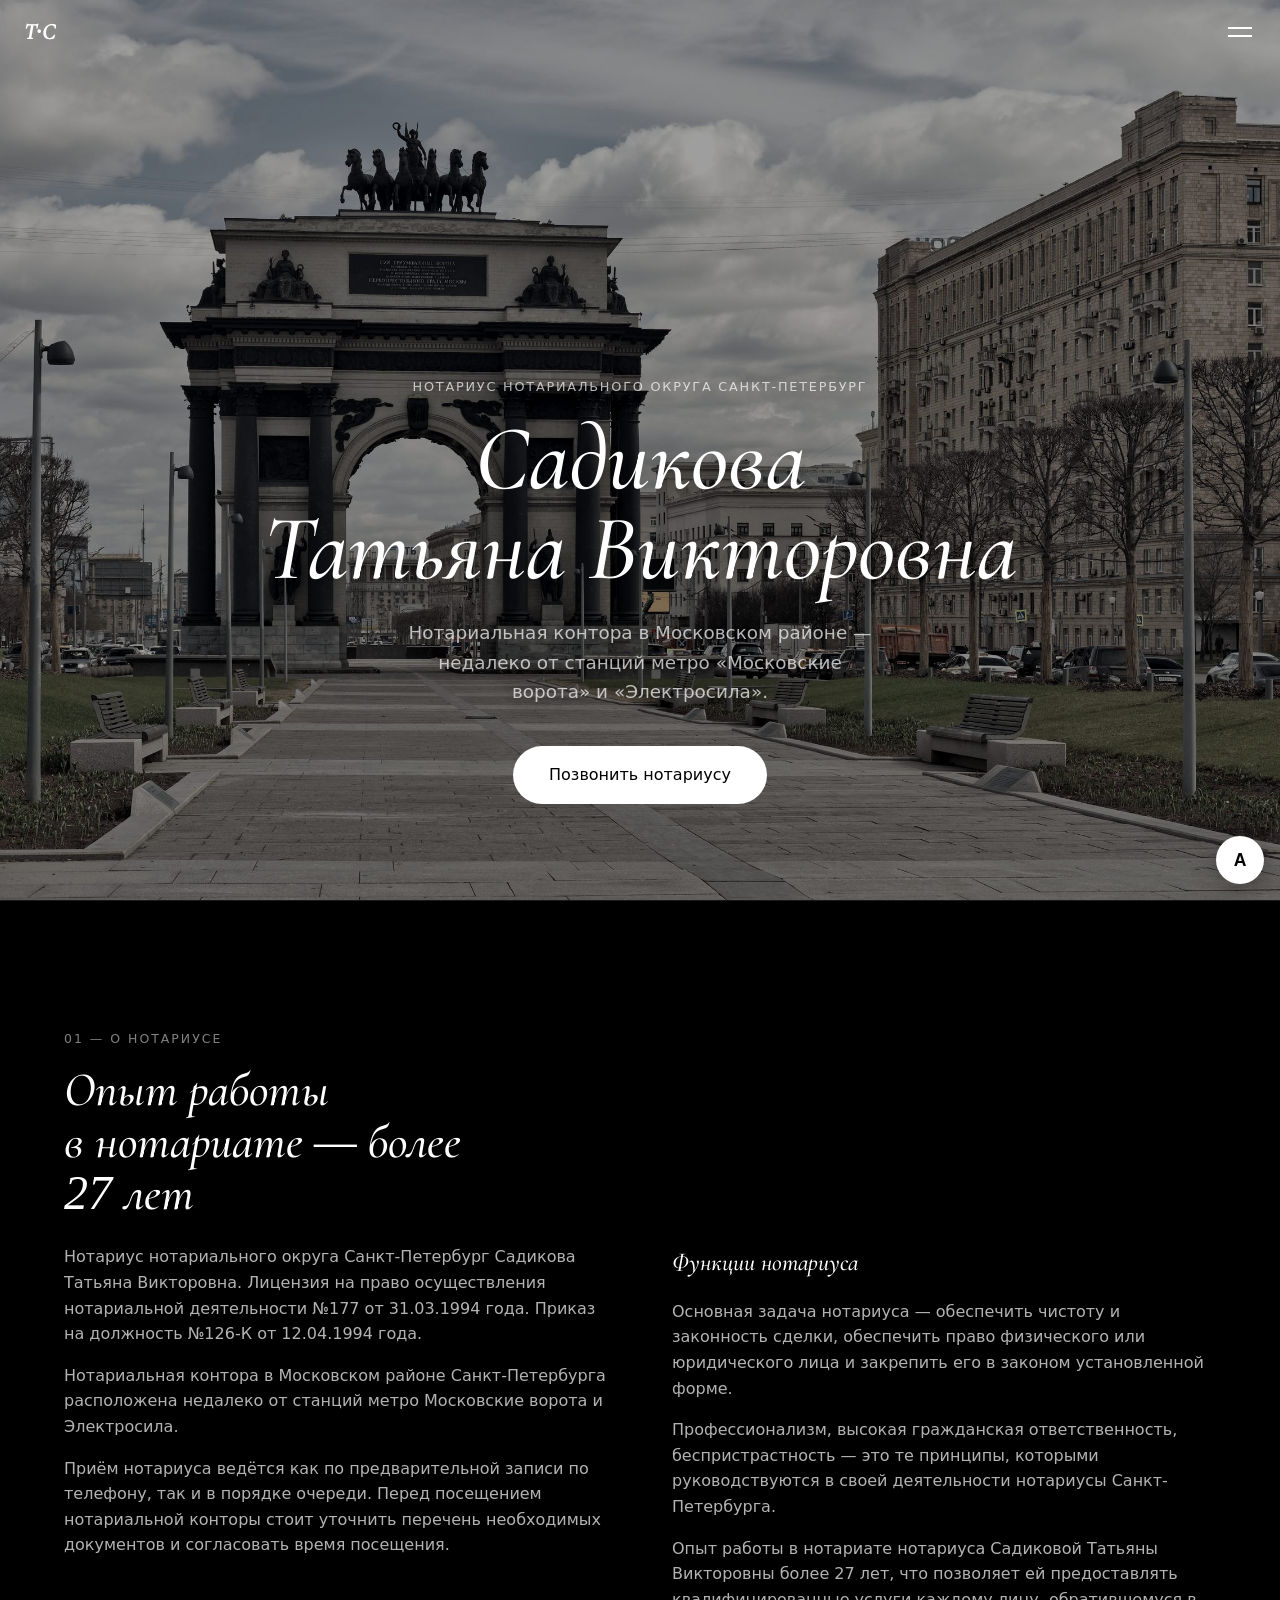
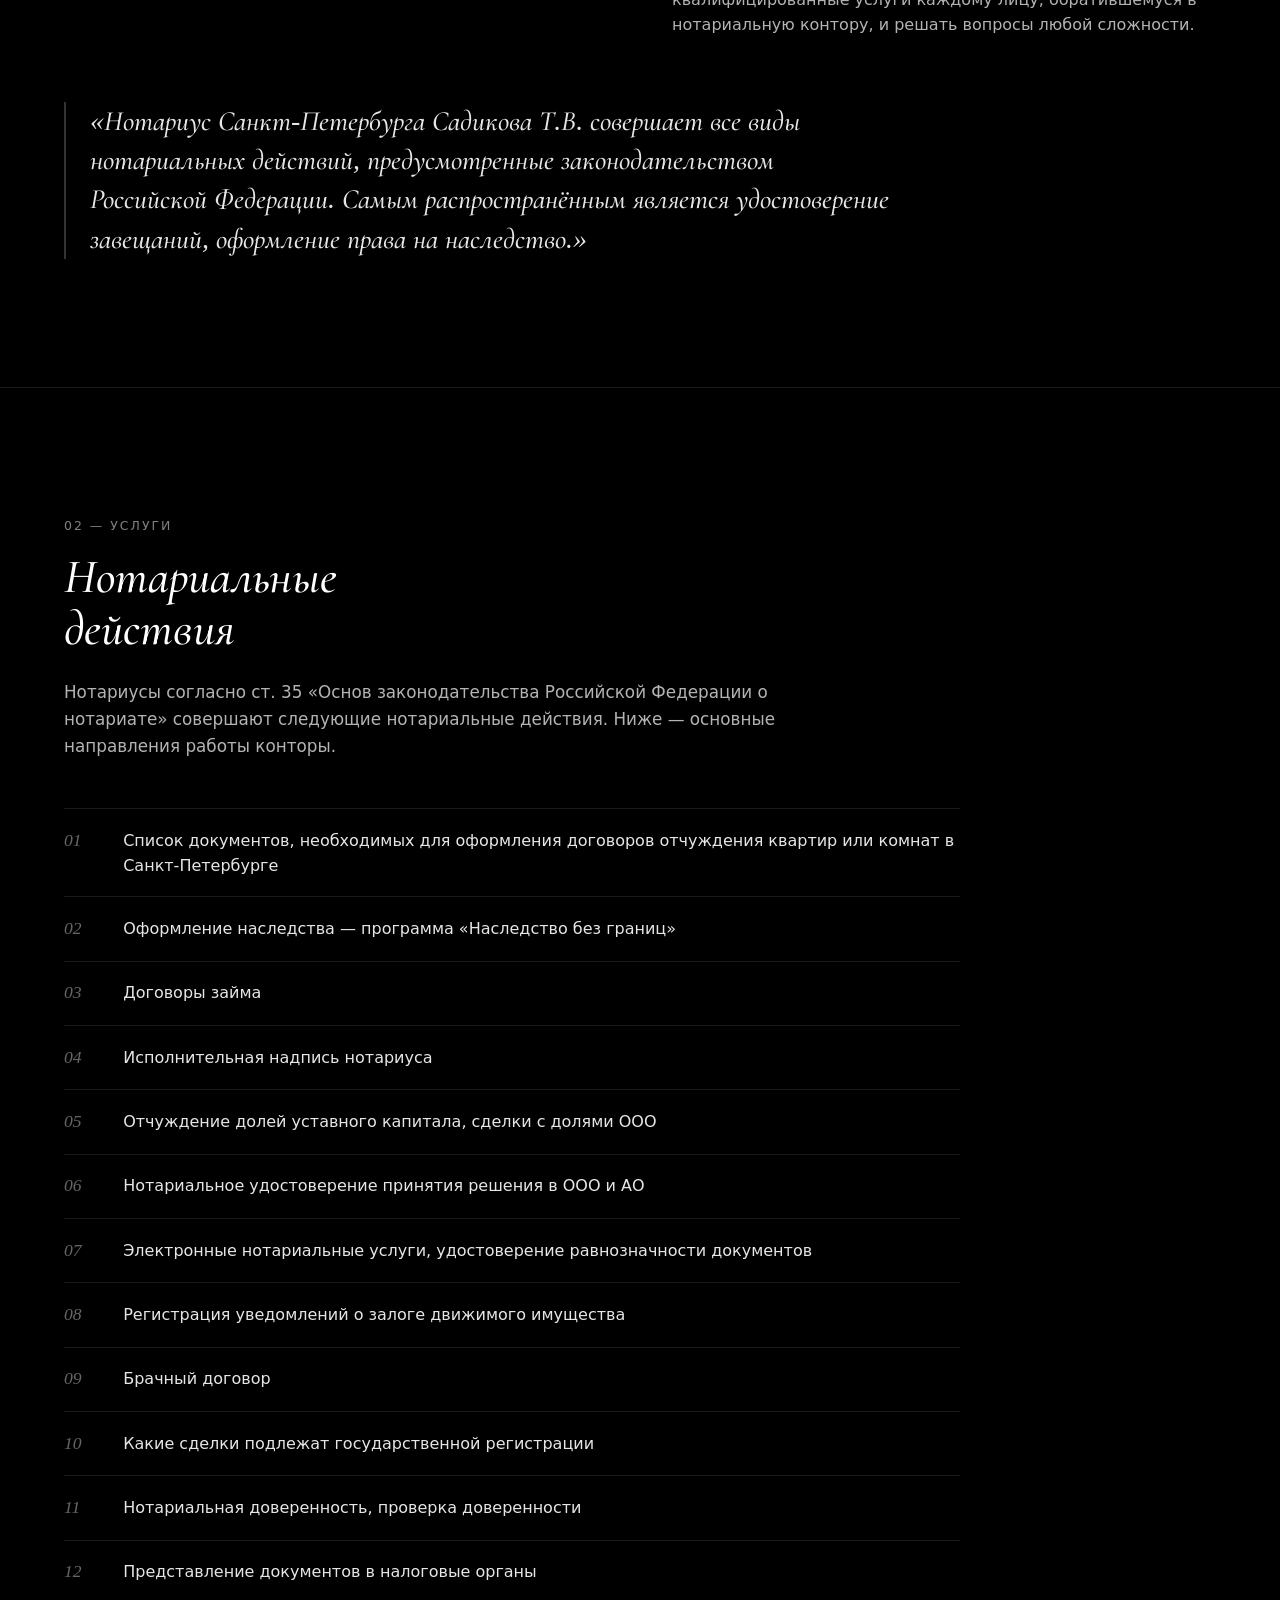
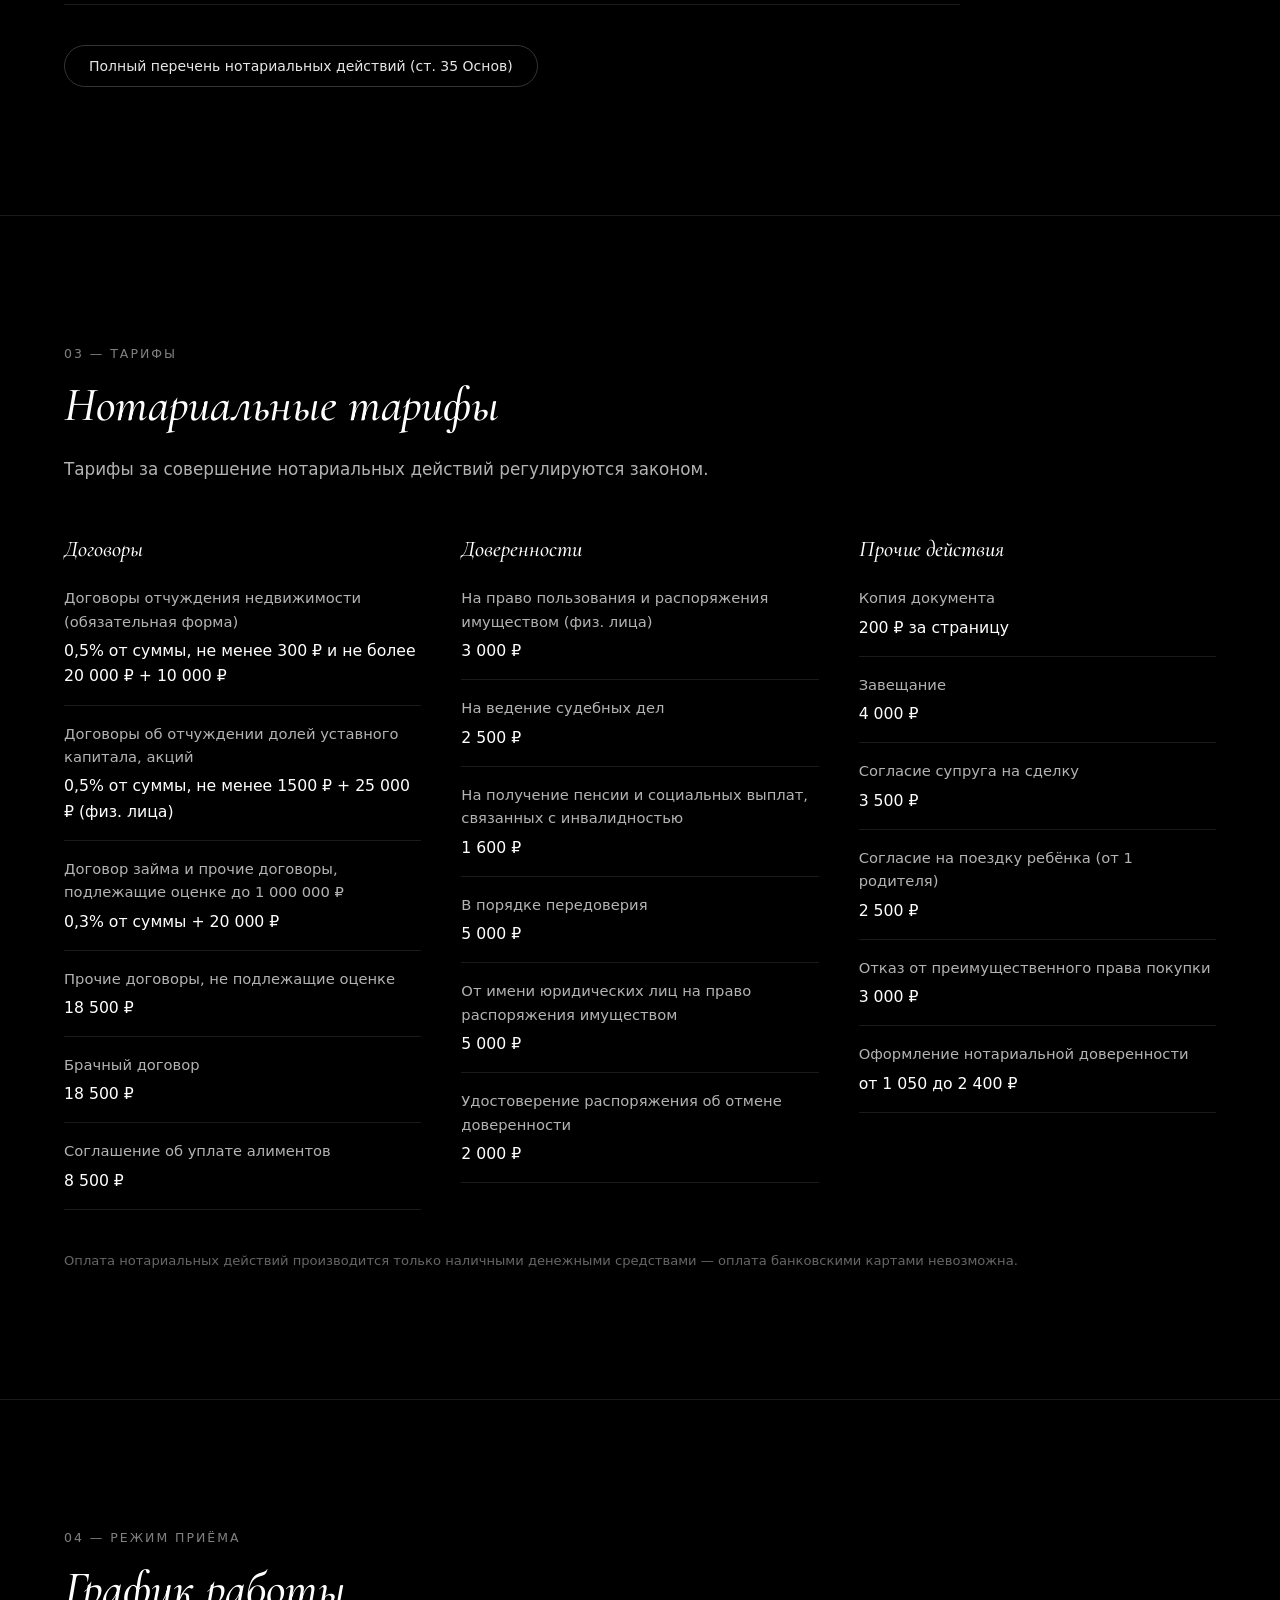
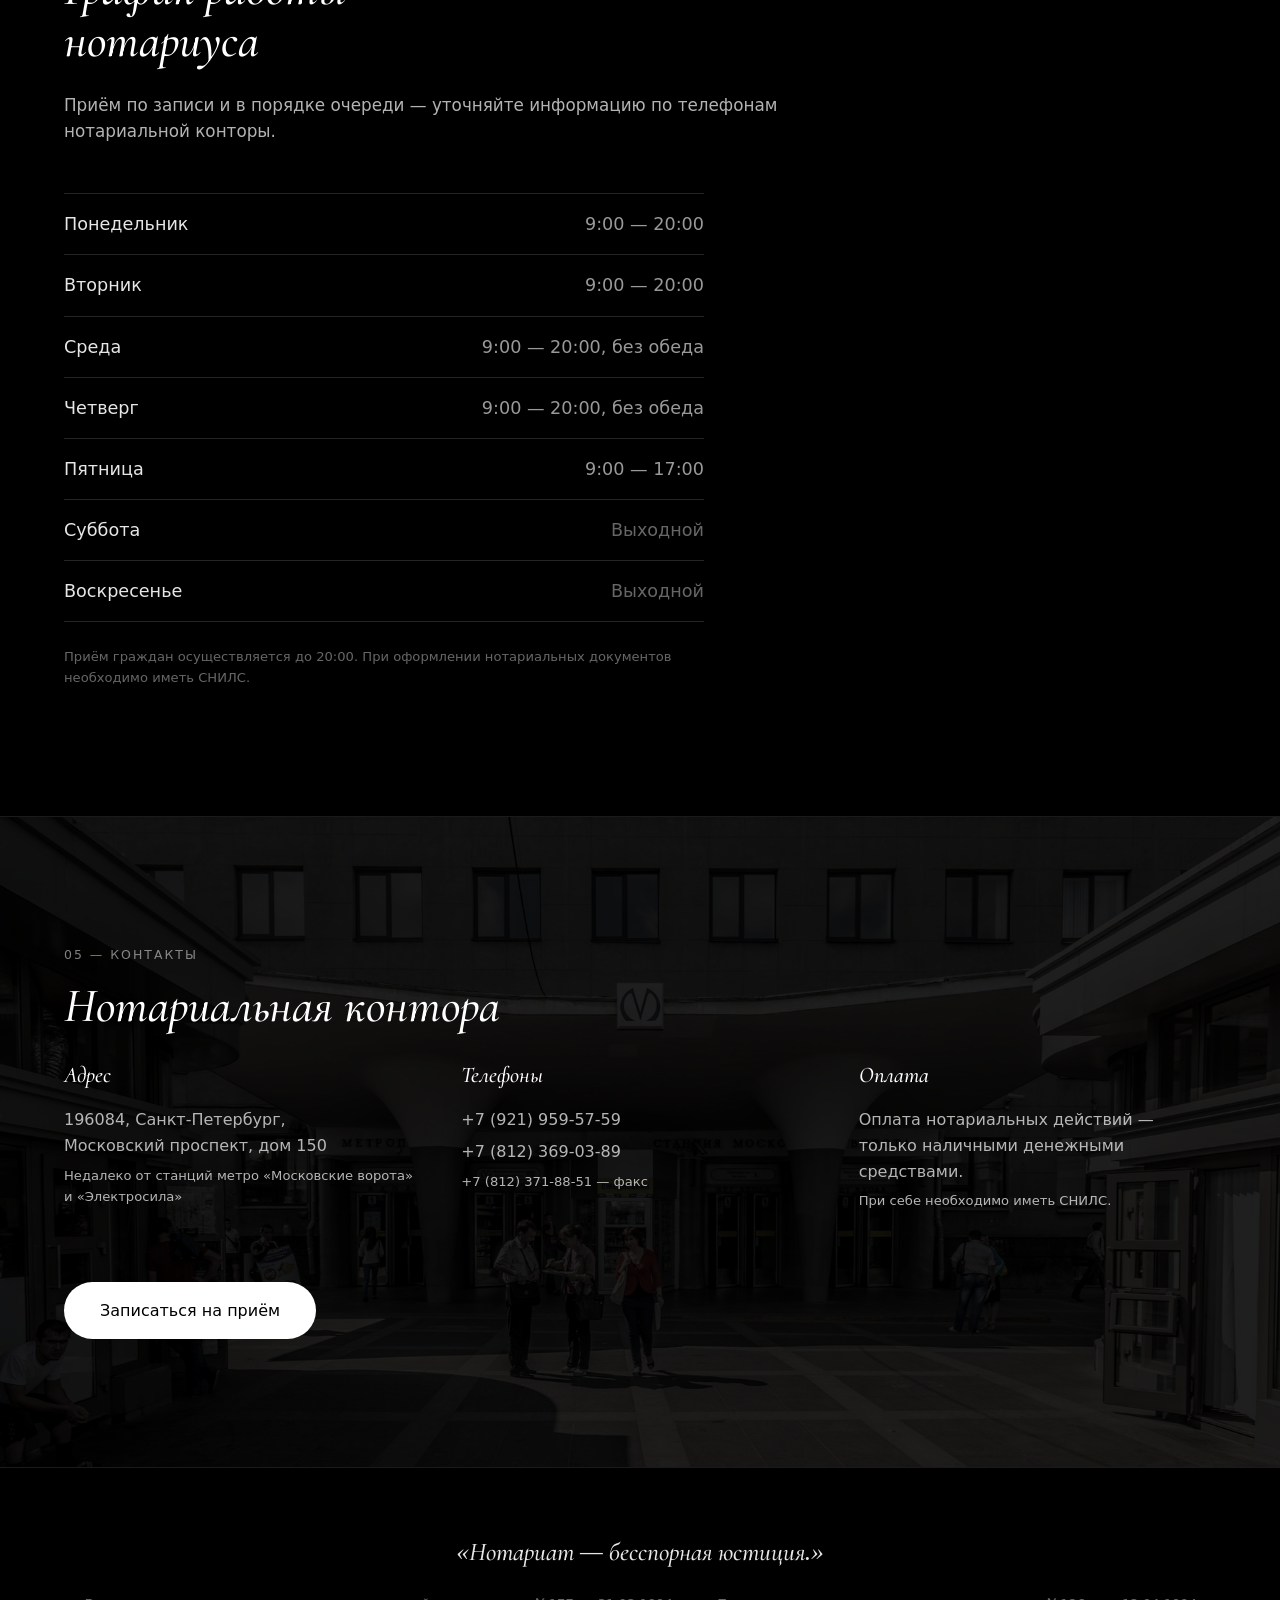
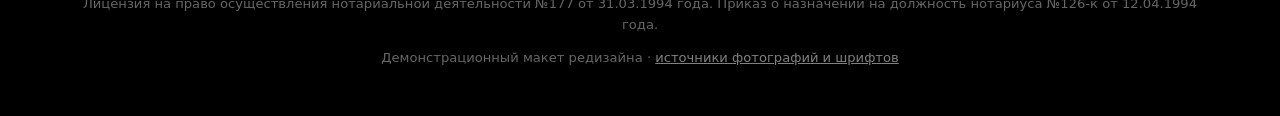
==== commit d0baee20: "Убрана добавленная от нас фраза о тарифах" ====
--- a/index.html
+++ b/index.html
@@ -148,7 +148,7 @@
     <div class="container">
       <p class="section-kicker">03 — Тарифы</p>
       <h2 class="font-serif section-title">Нотариальные тарифы</h2>
-      <p class="section-lead">Тарифы за совершение нотариальных действий регулируются законом. Указаны по действующему прайс-листу сайта (2018 года) — актуальность просим уточнять у нотариуса.</p>
+      <p class="section-lead">Тарифы за совершение нотариальных действий регулируются законом.</p>
 
       <div class="tariff-columns">
         <div class="tariff-col reveal">
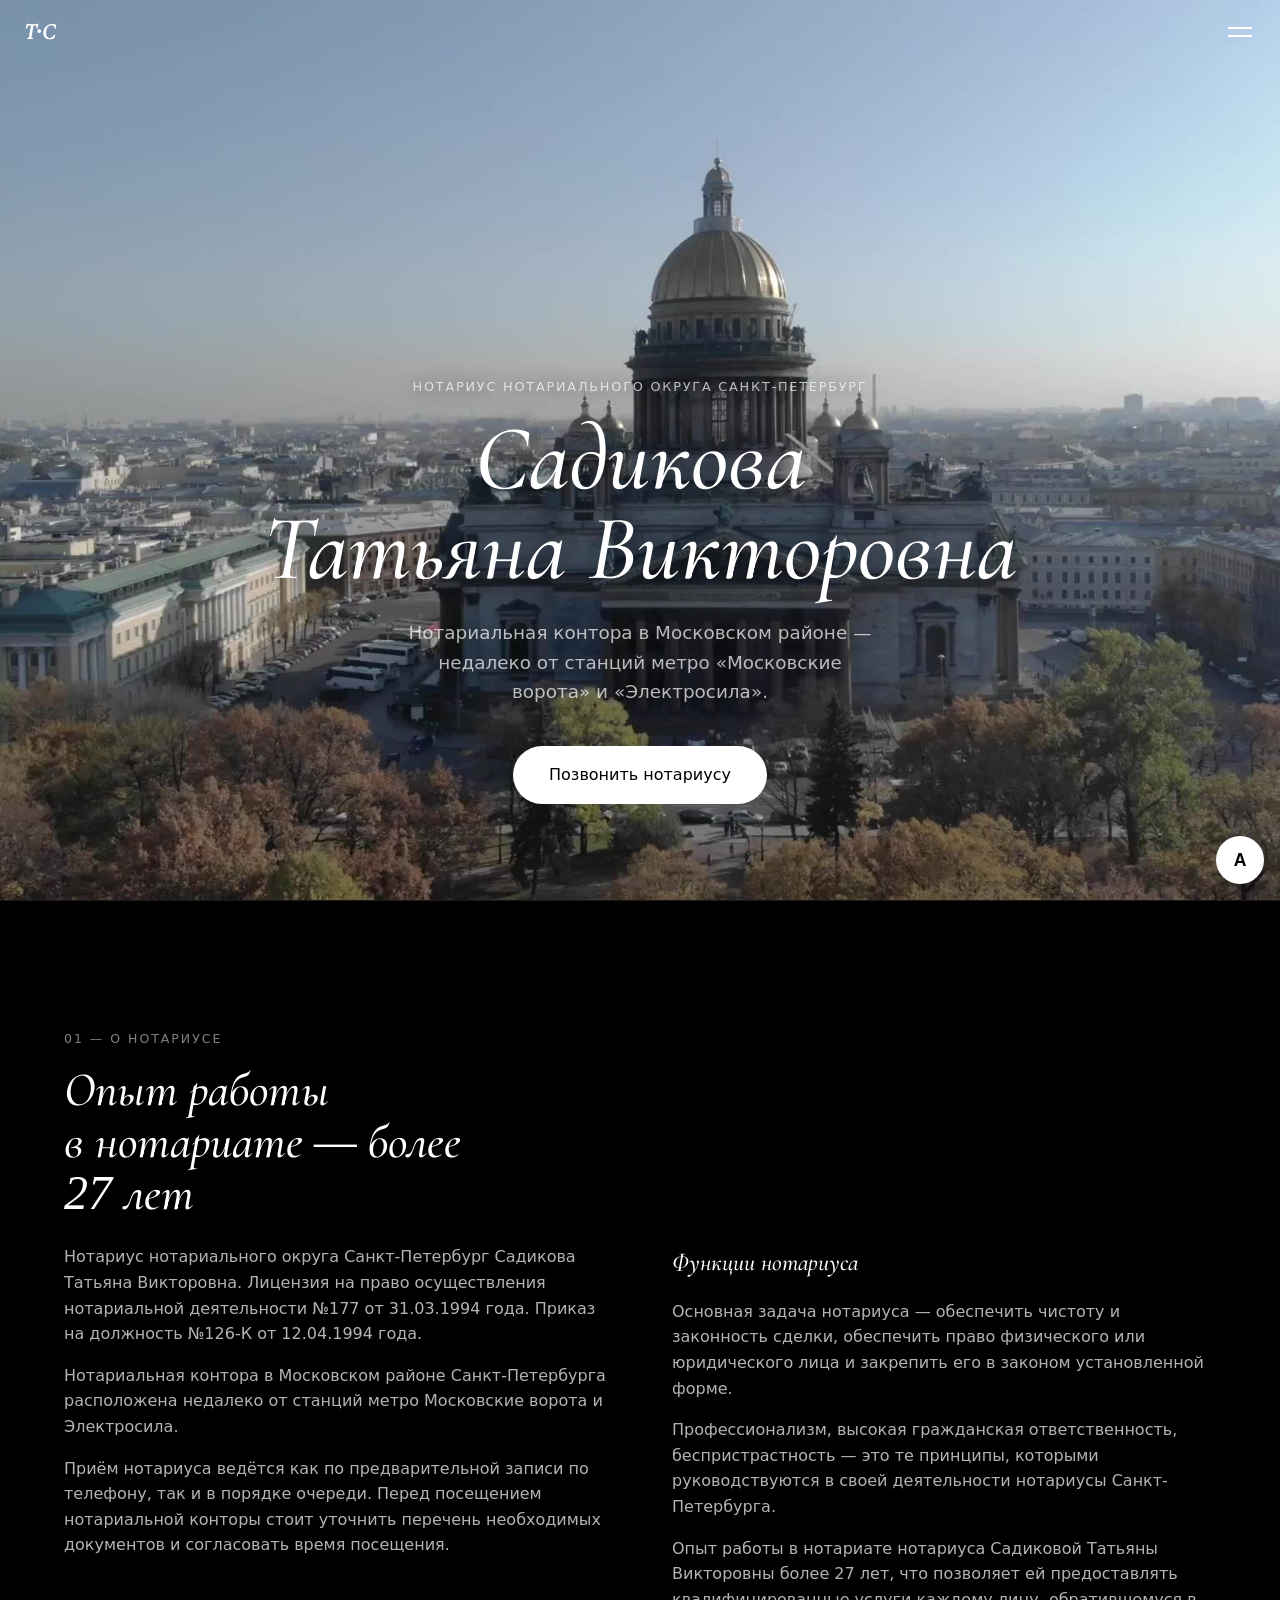
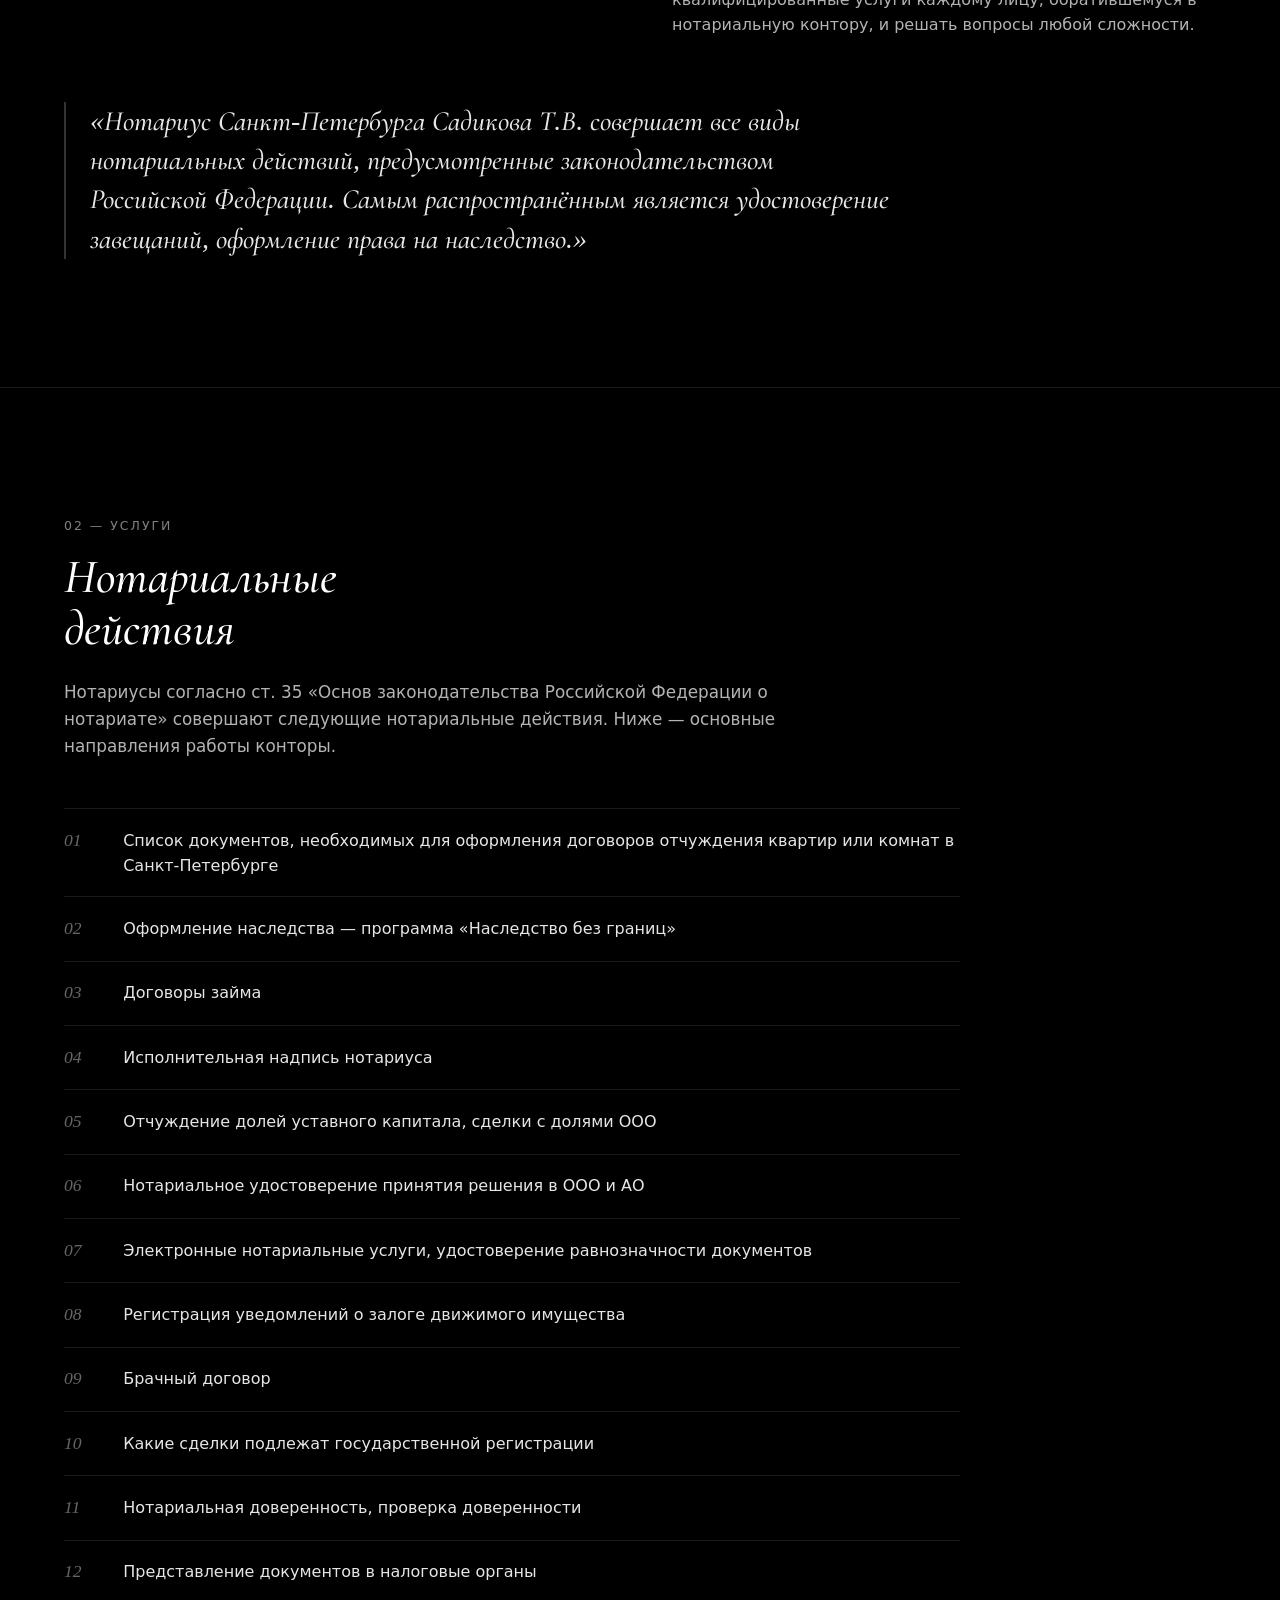
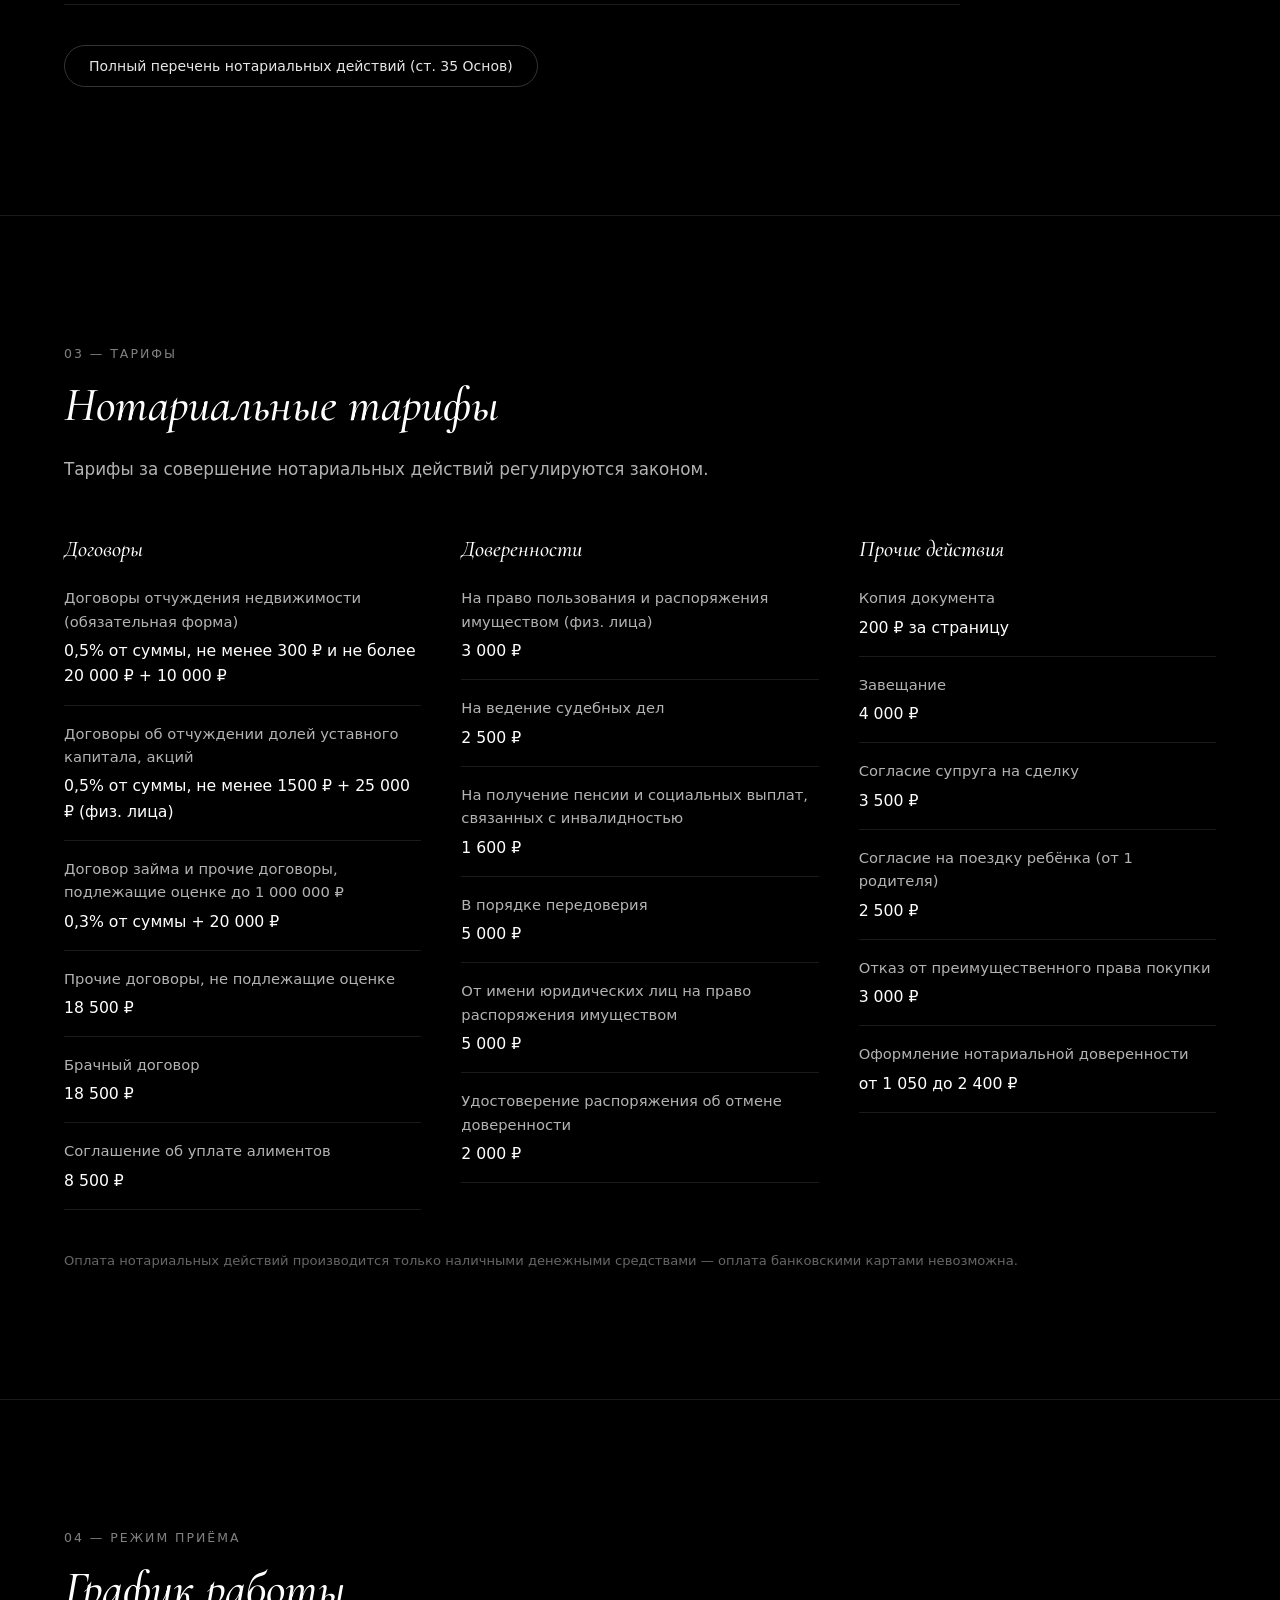
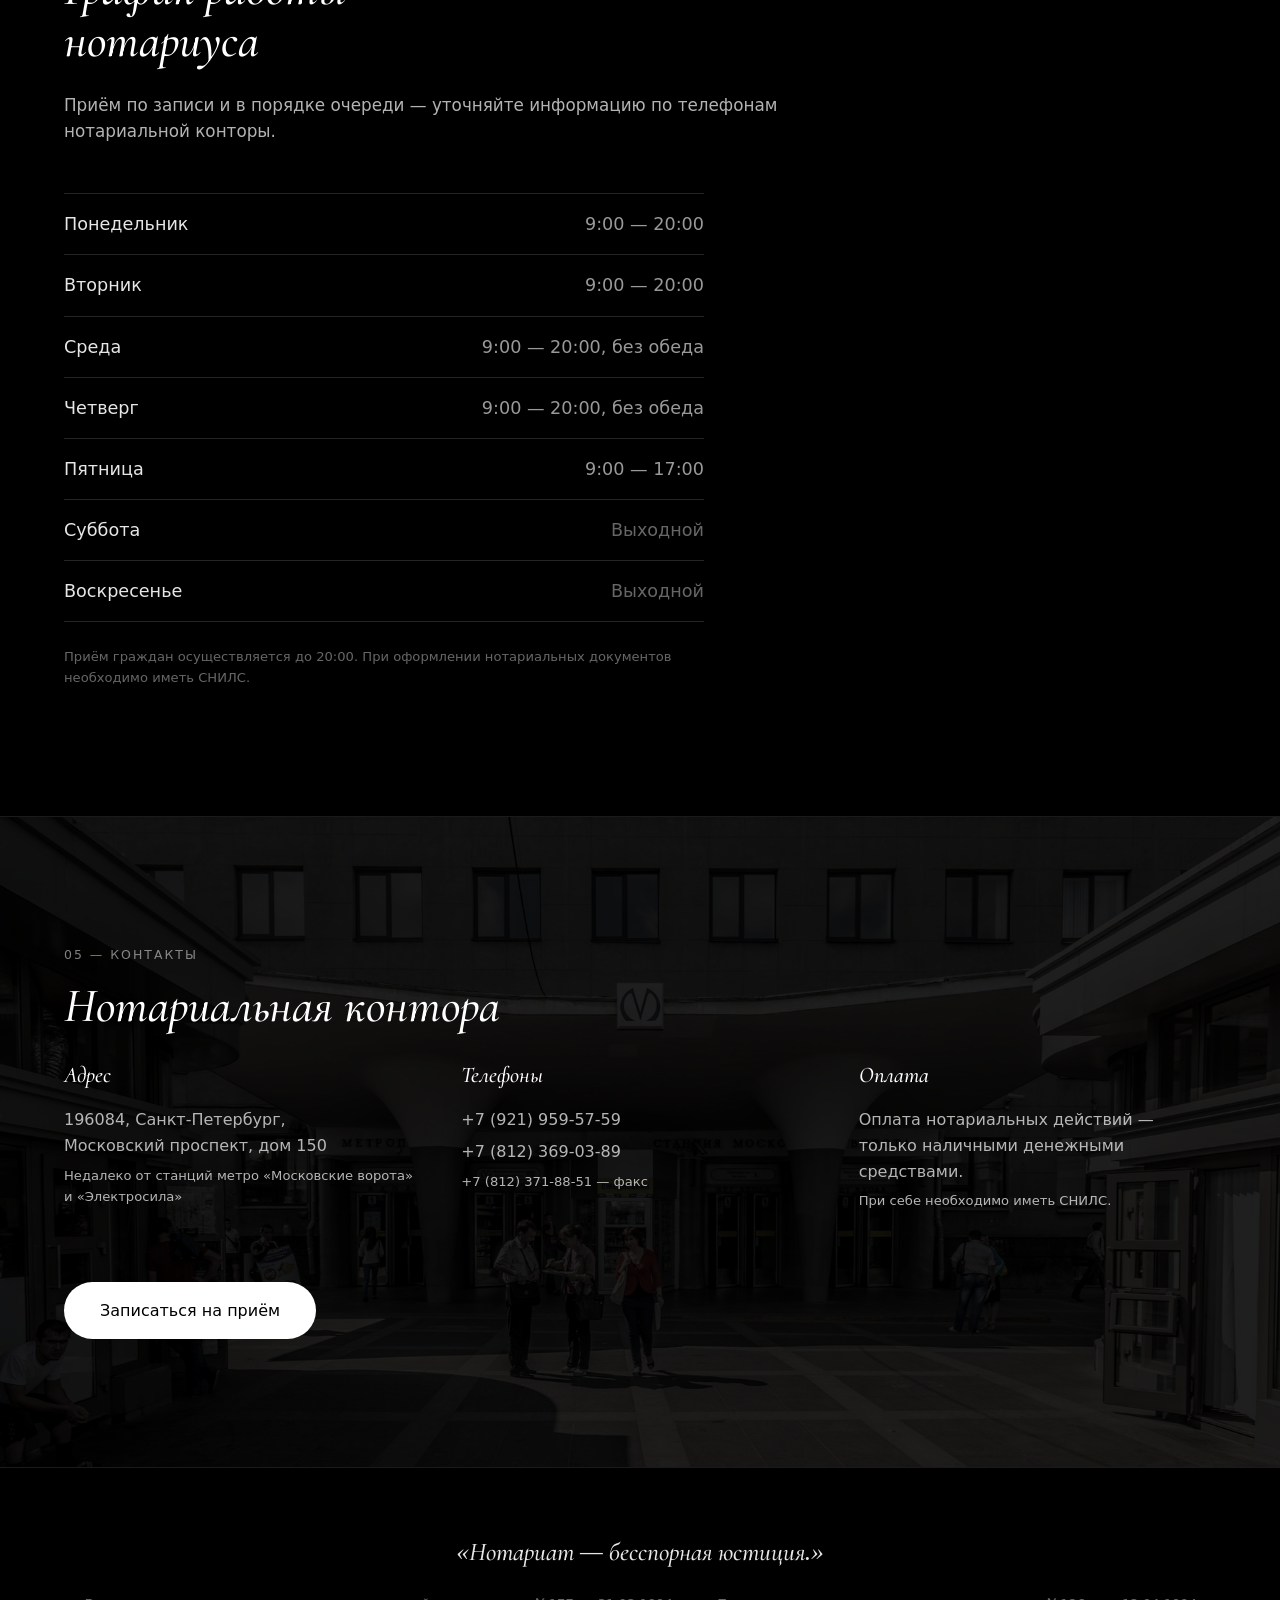
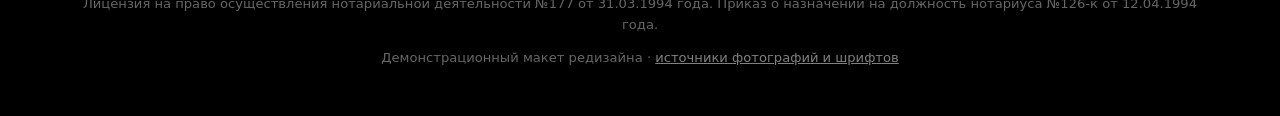
==== commit f9fd4621: "Вернуть видео-фон героя (Rare Gallery): drone-видео Исаакиевского собора вместо статичного фото Co-A" ====
--- a/index.html
+++ b/index.html
@@ -47,7 +47,19 @@
 
   <section class="hero" id="hero">
     <div class="hero-img-wrap">
-      <img src="img/hero-gate.jpg" alt="Московские триумфальные ворота, Санкт-Петербург, Московский район" class="hero-img" />
+      <video
+        class="hero-video"
+        id="heroVideo"
+        poster="img/hero-poster.jpg"
+        muted
+        loop
+        playsinline
+        preload="auto"
+        aria-hidden="true">
+        <source src="img/hero-video-mobile.mp4" type="video/mp4" media="(max-width: 768px)" />
+        <source src="img/hero-video.mp4" type="video/mp4" />
+        <img src="img/hero-poster.jpg" alt="Панорама Санкт-Петербурга с высоты птичьего полёта" class="hero-img" />
+      </video>
     </div>
 
     <div class="hero-content">
--- a/styles.css
+++ b/styles.css
@@ -264,7 +264,8 @@
   transition: transform 1400ms var(--ease-entrance), opacity 1400ms var(--ease-entrance);
 }
 .hero-mounted .hero-img-wrap { transform: scale(1); opacity: 1; }
-.hero-img { width: 100%; height: 100%; object-fit: cover; object-position: center 65%; }
+.hero-img,
+.hero-video { width: 100%; height: 100%; object-fit: cover; object-position: center 65%; background: #000; }
 
 .hero-content {
   position: relative;
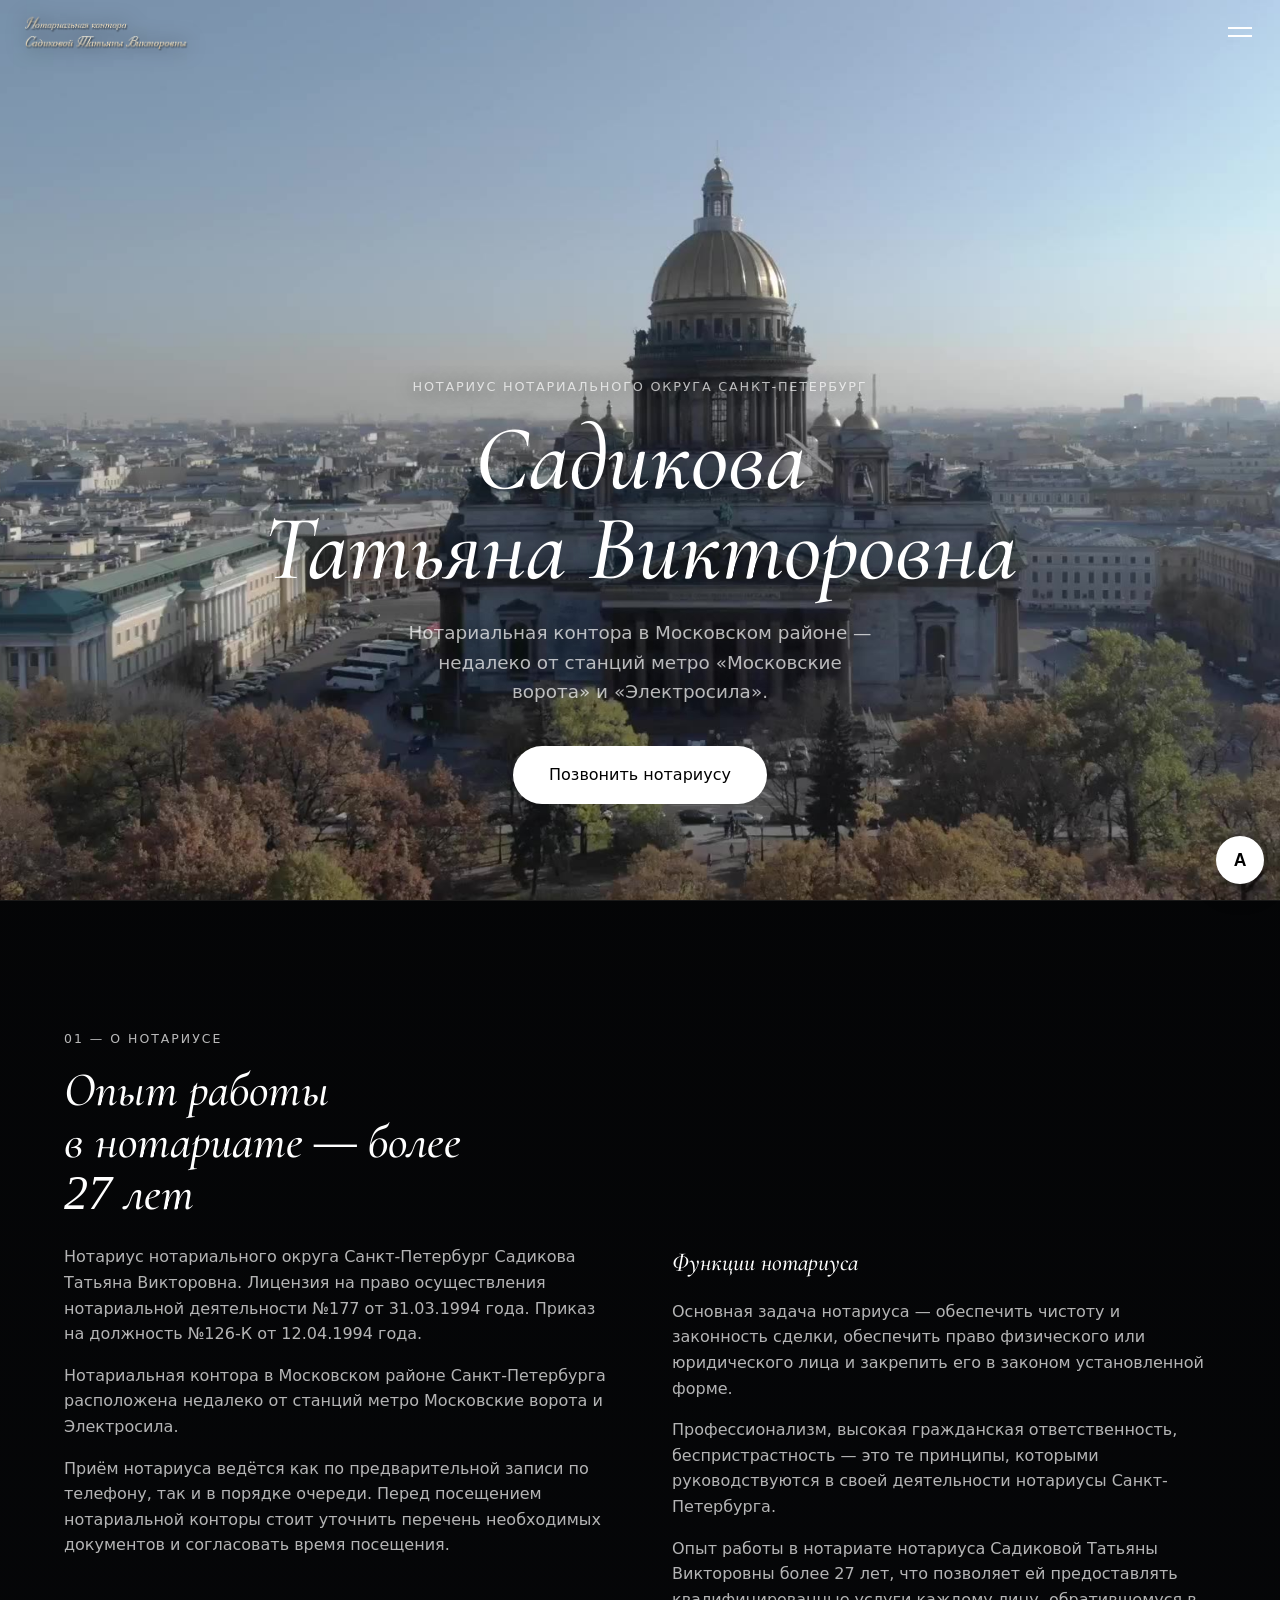
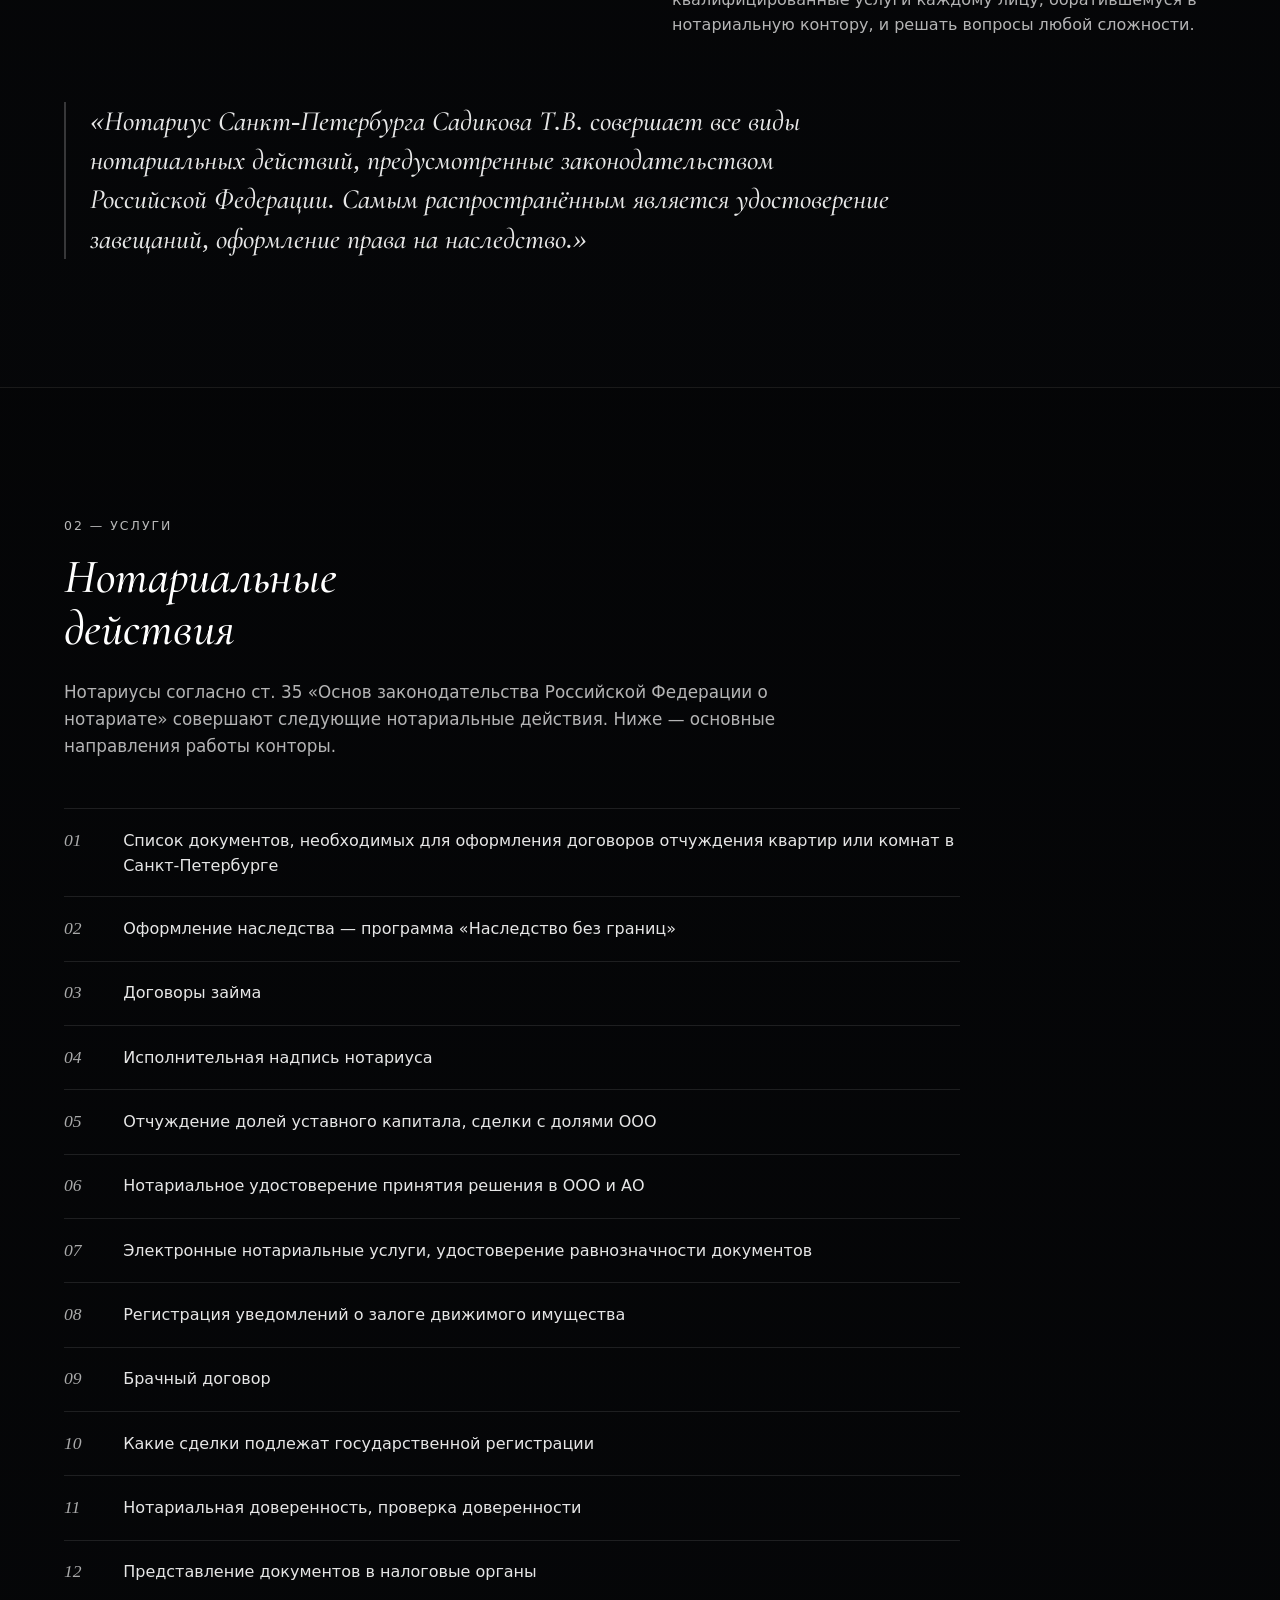
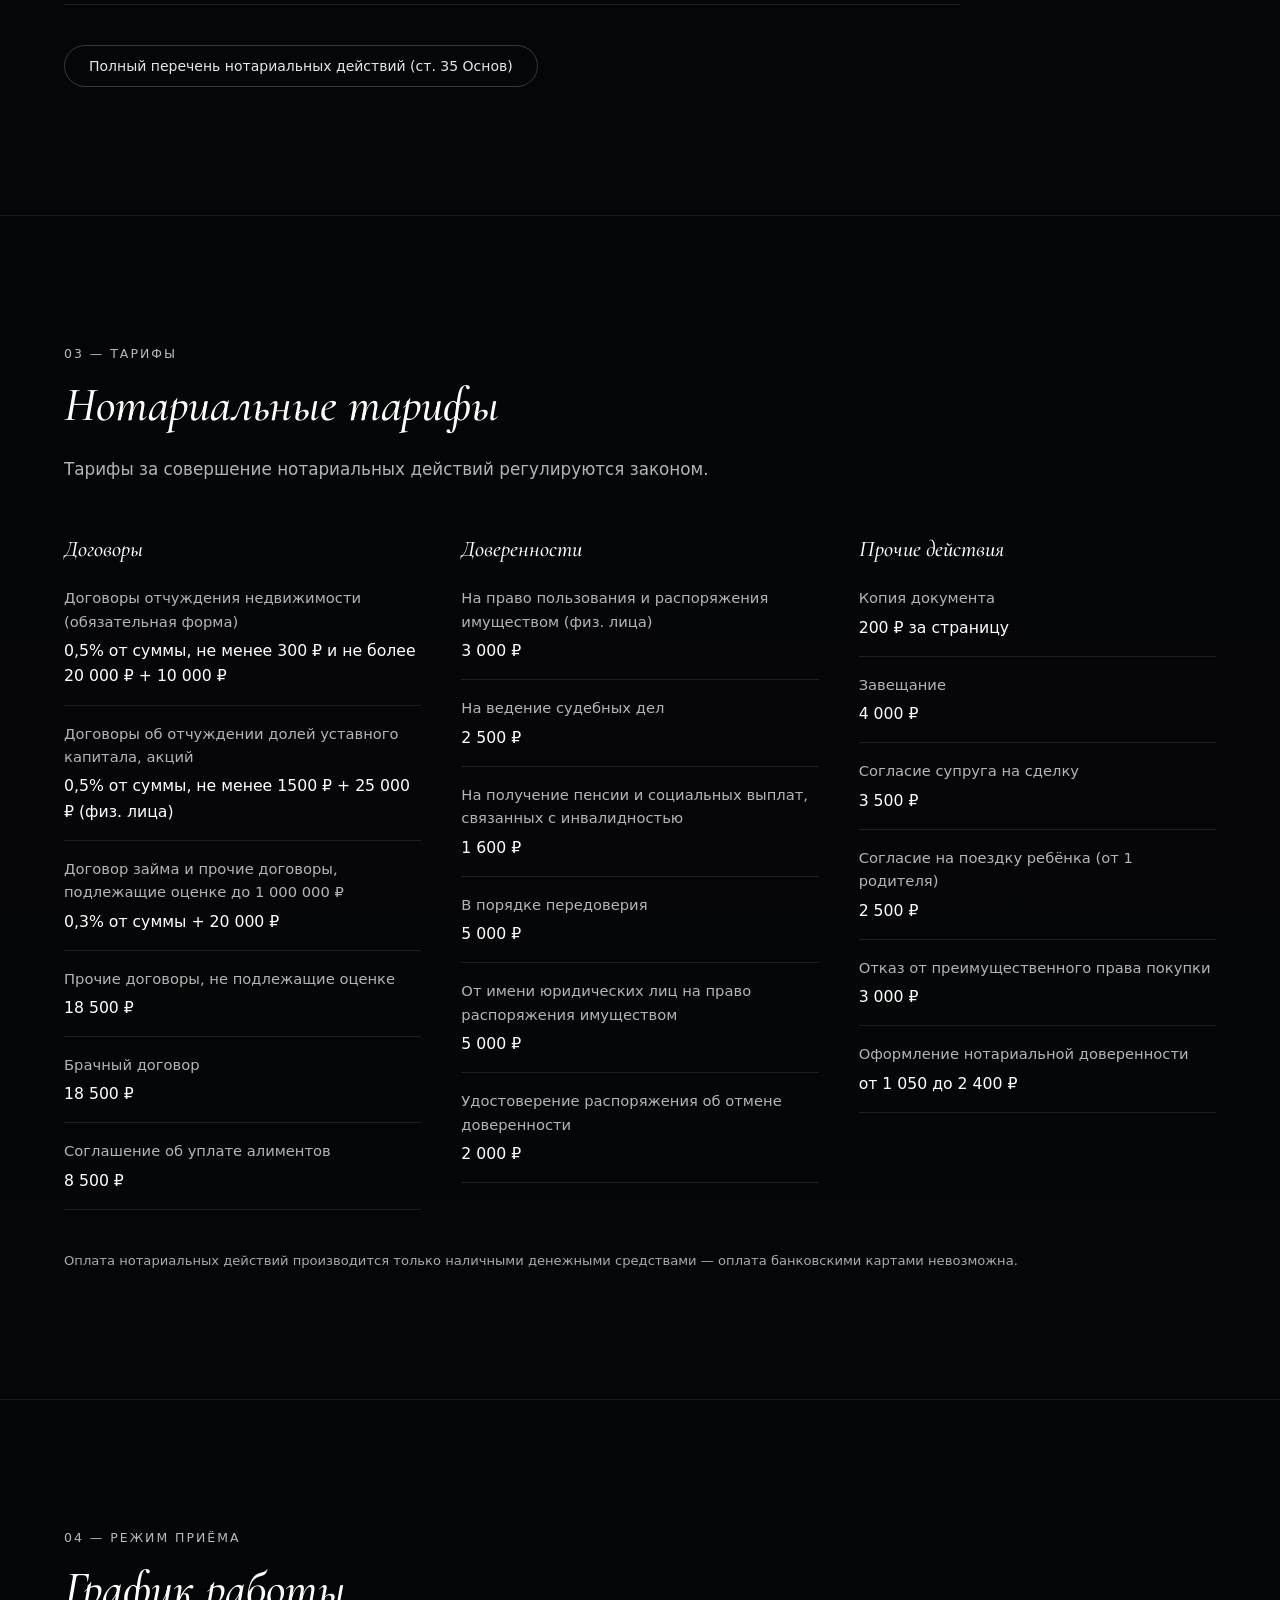
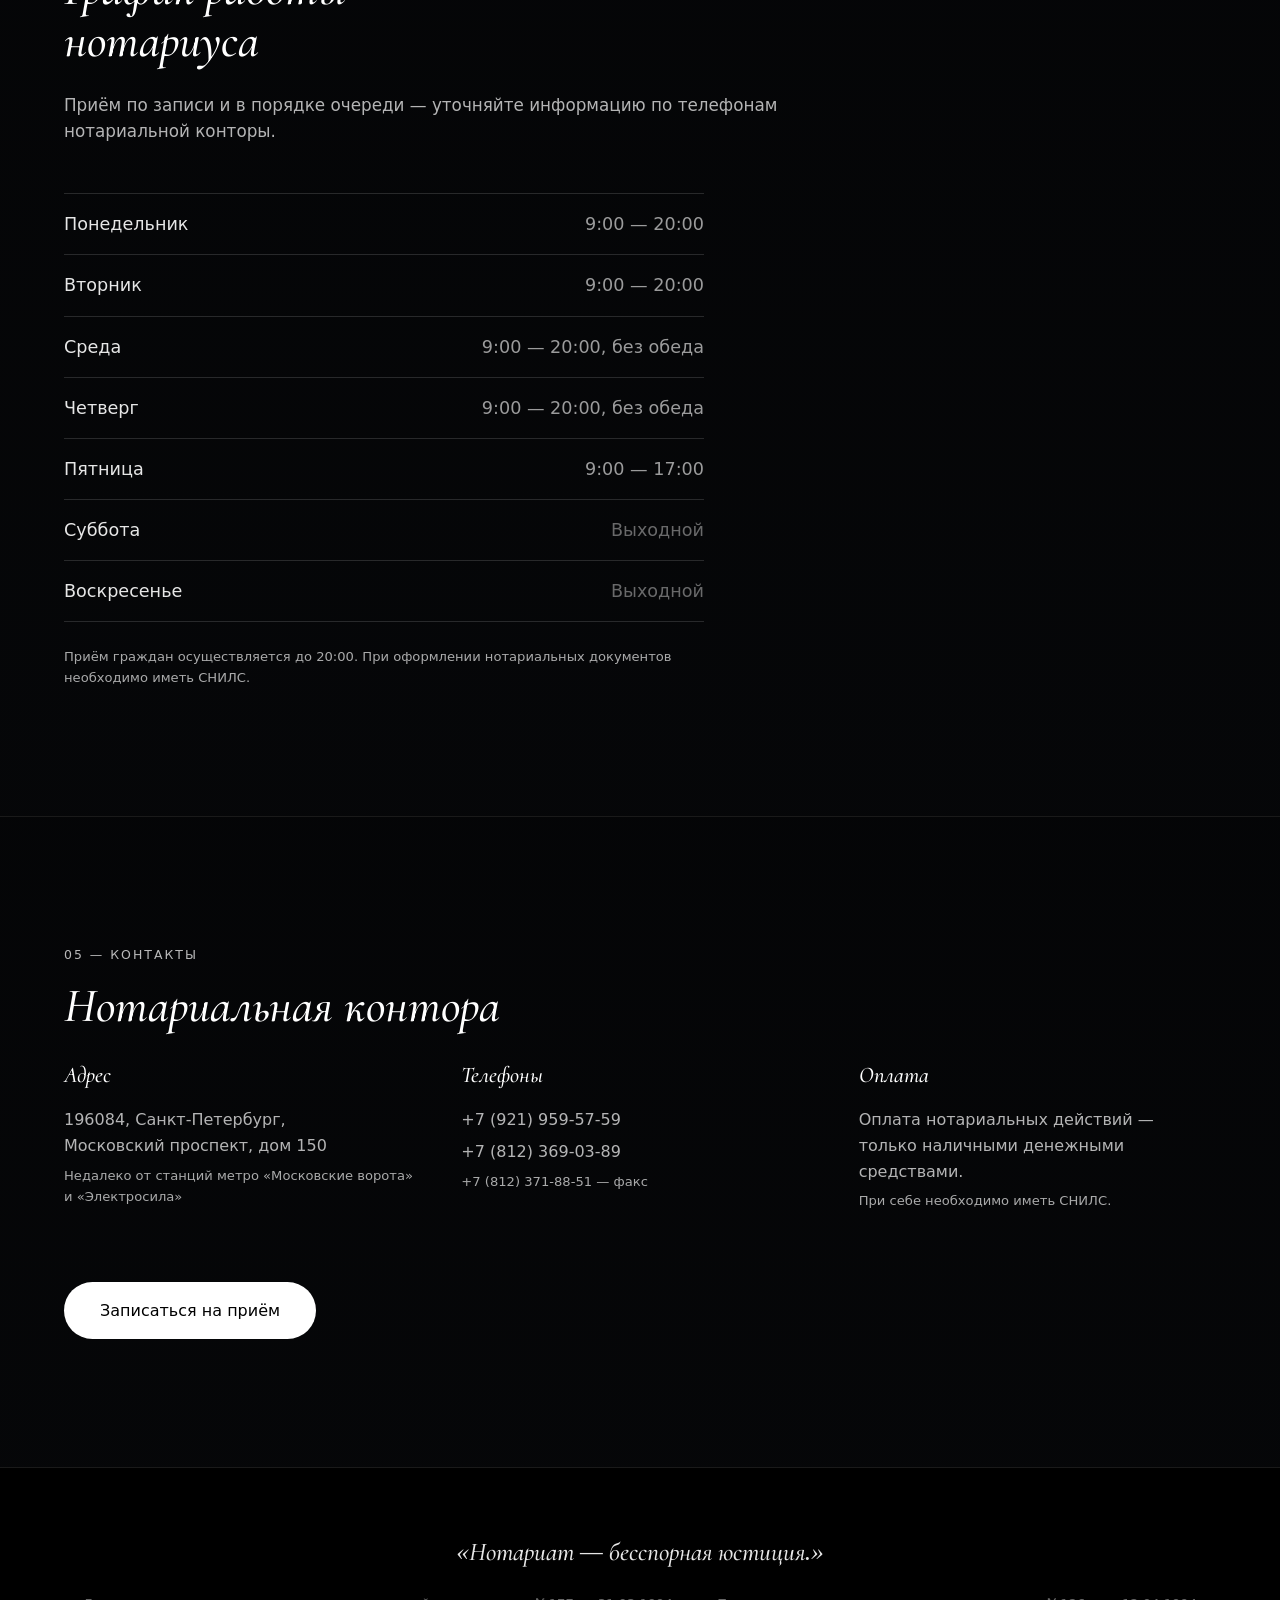
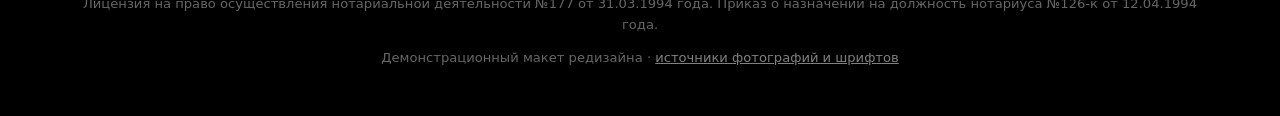
==== commit fd09ffbf: "Фоновые фото на всех секциях, живой логотип нотариуса, усиленный контраст - about/tariffs/contacts —" ====
--- a/index.html
+++ b/index.html
@@ -17,7 +17,9 @@
 
 <nav class="nav" id="nav">
   <div class="nav-inner">
-    <a class="logo" href="#hero" aria-label="Нотариус Садикова Т.В. — на главную">Т·С</a>
+    <a class="logo" href="#hero" aria-label="Нотариус Садикова Т.В. — на главную">
+      <img src="img/logo-sadikova.png" alt="Нотариальная контора" class="logo-img" width="353" height="81" />
+    </a>
 
     <button class="nav-pill" id="navPill" type="button" aria-haspopup="true" aria-expanded="false">
       <span id="navPillLabel">Навигация</span>
@@ -71,6 +73,12 @@
   </section>
 
   <section class="section about" id="about">
+    <div class="section-bg" aria-hidden="true">
+      <picture>
+        <source media="(max-width: 768px)" srcset="img/section-vorota-900.jpg" />
+        <img src="img/section-vorota.jpg" alt="" loading="eager" decoding="async" />
+      </picture>
+    </div>
     <div class="container">
       <p class="section-kicker">01 — О нотариусе</p>
       <h2 class="font-serif section-title">Опыт работы в&nbsp;нотариате — более 27&nbsp;лет</h2>
@@ -96,6 +104,12 @@
   </section>
 
   <section class="section services" id="services">
+    <div class="section-bg" aria-hidden="true">
+      <picture>
+        <source media="(max-width: 768px)" srcset="img/section-office-sign-900.jpg" />
+        <img src="img/section-office-sign.jpg" alt="" loading="lazy" decoding="async" />
+      </picture>
+    </div>
     <div class="container">
       <p class="section-kicker">02 — Услуги</p>
       <h2 class="font-serif section-title">Нотариальные действия</h2>
@@ -157,6 +171,12 @@
   </section>
 
   <section class="section tariffs" id="tariffs">
+    <div class="section-bg" aria-hidden="true">
+      <picture>
+        <source media="(max-width: 768px)" srcset="img/section-chesme-900.jpg" />
+        <img src="img/section-chesme.jpg" alt="" loading="lazy" decoding="async" />
+      </picture>
+    </div>
     <div class="container">
       <p class="section-kicker">03 — Тарифы</p>
       <h2 class="font-serif section-title">Нотариальные тарифы</h2>
@@ -202,6 +222,12 @@
   </section>
 
   <section class="section schedule" id="schedule">
+    <div class="section-bg" aria-hidden="true">
+      <picture>
+        <source media="(max-width: 768px)" srcset="img/section-office-yard-900.jpg" />
+        <img src="img/section-office-yard.jpg" alt="" loading="lazy" decoding="async" />
+      </picture>
+    </div>
     <div class="container">
       <p class="section-kicker">04 — Режим приёма</p>
       <h2 class="font-serif section-title">График работы нотариуса</h2>
@@ -221,8 +247,11 @@
   </section>
 
   <section class="section contacts" id="contacts">
-    <div class="contacts-img-wrap">
-      <img src="img/section-mosvorota.jpg" alt="Вестибюль станции метро «Московские ворота», Санкт-Петербург" class="contacts-img" />
+    <div class="section-bg" aria-hidden="true">
+      <picture>
+        <source media="(max-width: 768px)" srcset="img/section-domsovetov-900.jpg" />
+        <img src="img/section-domsovetov.jpg" alt="" loading="lazy" decoding="async" />
+      </picture>
     </div>
     <div class="container">
       <p class="section-kicker">05 — Контакты</p>
--- a/styles.css
+++ b/styles.css
@@ -135,12 +135,8 @@
   height: 4rem;
 }
 .logo {
-  font-family: var(--font-serif);
-  font-style: italic;
-  font-weight: 600;
-  color: #fff;
-  font-size: 1.4rem;
-  letter-spacing: 0.01em;
+  display: flex;
+  align-items: center;
   text-decoration: none;
   z-index: 50;
   opacity: 0;
@@ -148,6 +144,14 @@
   transition: opacity 700ms var(--ease-entrance), transform 700ms var(--ease-entrance);
 }
 .nav-mounted .logo { opacity: 1; transform: translateY(0); }
+.logo-img {
+  height: 2.1rem;
+  width: auto;
+  filter: drop-shadow(0 1px 10px rgba(0,0,0,.6));
+}
+@media (min-width: 768px) {
+  .logo-img { height: 2.4rem; }
+}
 
 .nav-pill {
   display: none;
@@ -351,6 +355,49 @@
 .section {
   padding: 6rem 0;
   border-top: 1px solid var(--border-10);
+}
+
+/* ===== Full-bleed section photo backgrounds ===== */
+.about, .services, .tariffs, .schedule, .contacts {
+  position: relative;
+  overflow: hidden;
+}
+.about > .container,
+.services > .container,
+.tariffs > .container,
+.schedule > .container,
+.contacts > .container {
+  position: relative;
+  z-index: 1;
+}
+.section-bg {
+  position: absolute;
+  inset: 0;
+  z-index: 0;
+}
+.section-bg picture,
+.section-bg img {
+  display: block;
+  width: 100%;
+  height: 100%;
+  object-fit: cover;
+  object-position: center;
+}
+.section-bg::after {
+  content: "";
+  position: absolute;
+  inset: 0;
+  background: linear-gradient(180deg, rgba(6,7,9,.74) 0%, rgba(6,7,9,.84) 55%, rgba(6,7,9,.92) 100%);
+}
+/* De-emphasised text (fine print, list index numbers) is too low-contrast at its
+   default --fg-40 over a photo; raise it only inside the photo sections so it still
+   reads as secondary text but keeps >=4.5:1 contrast against the darkened photo. */
+.about .fine-print, .services .fine-print, .tariffs .fine-print, .schedule .fine-print, .contacts .fine-print,
+.services .service-num {
+  color: rgba(255,255,255,.66);
+}
+.about .section-kicker, .services .section-kicker, .tariffs .section-kicker, .schedule .section-kicker, .contacts .section-kicker {
+  color: rgba(255,255,255,.72);
 }
 .section-kicker {
   color: var(--fg-50);
@@ -493,10 +540,6 @@
 .schedule .fine-print { margin-top: 1.5rem; max-width: 40rem; }
 
 /* ===== Contacts ===== */
-.contacts { position: relative; overflow: hidden; }
-.contacts-img-wrap { position: absolute; inset: 0; opacity: .22; }
-.contacts-img { width: 100%; height: 100%; object-fit: cover; }
-.contacts .container { position: relative; z-index: 1; }
 .contacts-grid {
   display: grid;
   grid-template-columns: 1fr;
@@ -579,7 +622,8 @@
   --border-20: #fff; --border-14: #fff; --border-10: #fff;
 }
 html.vision-mode .hero-img,
-html.vision-mode .contacts-img-wrap { opacity: 0 !important; }
+html.vision-mode .section-bg { opacity: 0 !important; }
+html.vision-mode .section { background: #000; }
 html.vision-mode .hero::after { content: ""; }
 html.vision-mode .cta { background: #fff; color: #000; }
 html.vision-mode a { text-decoration: underline; }
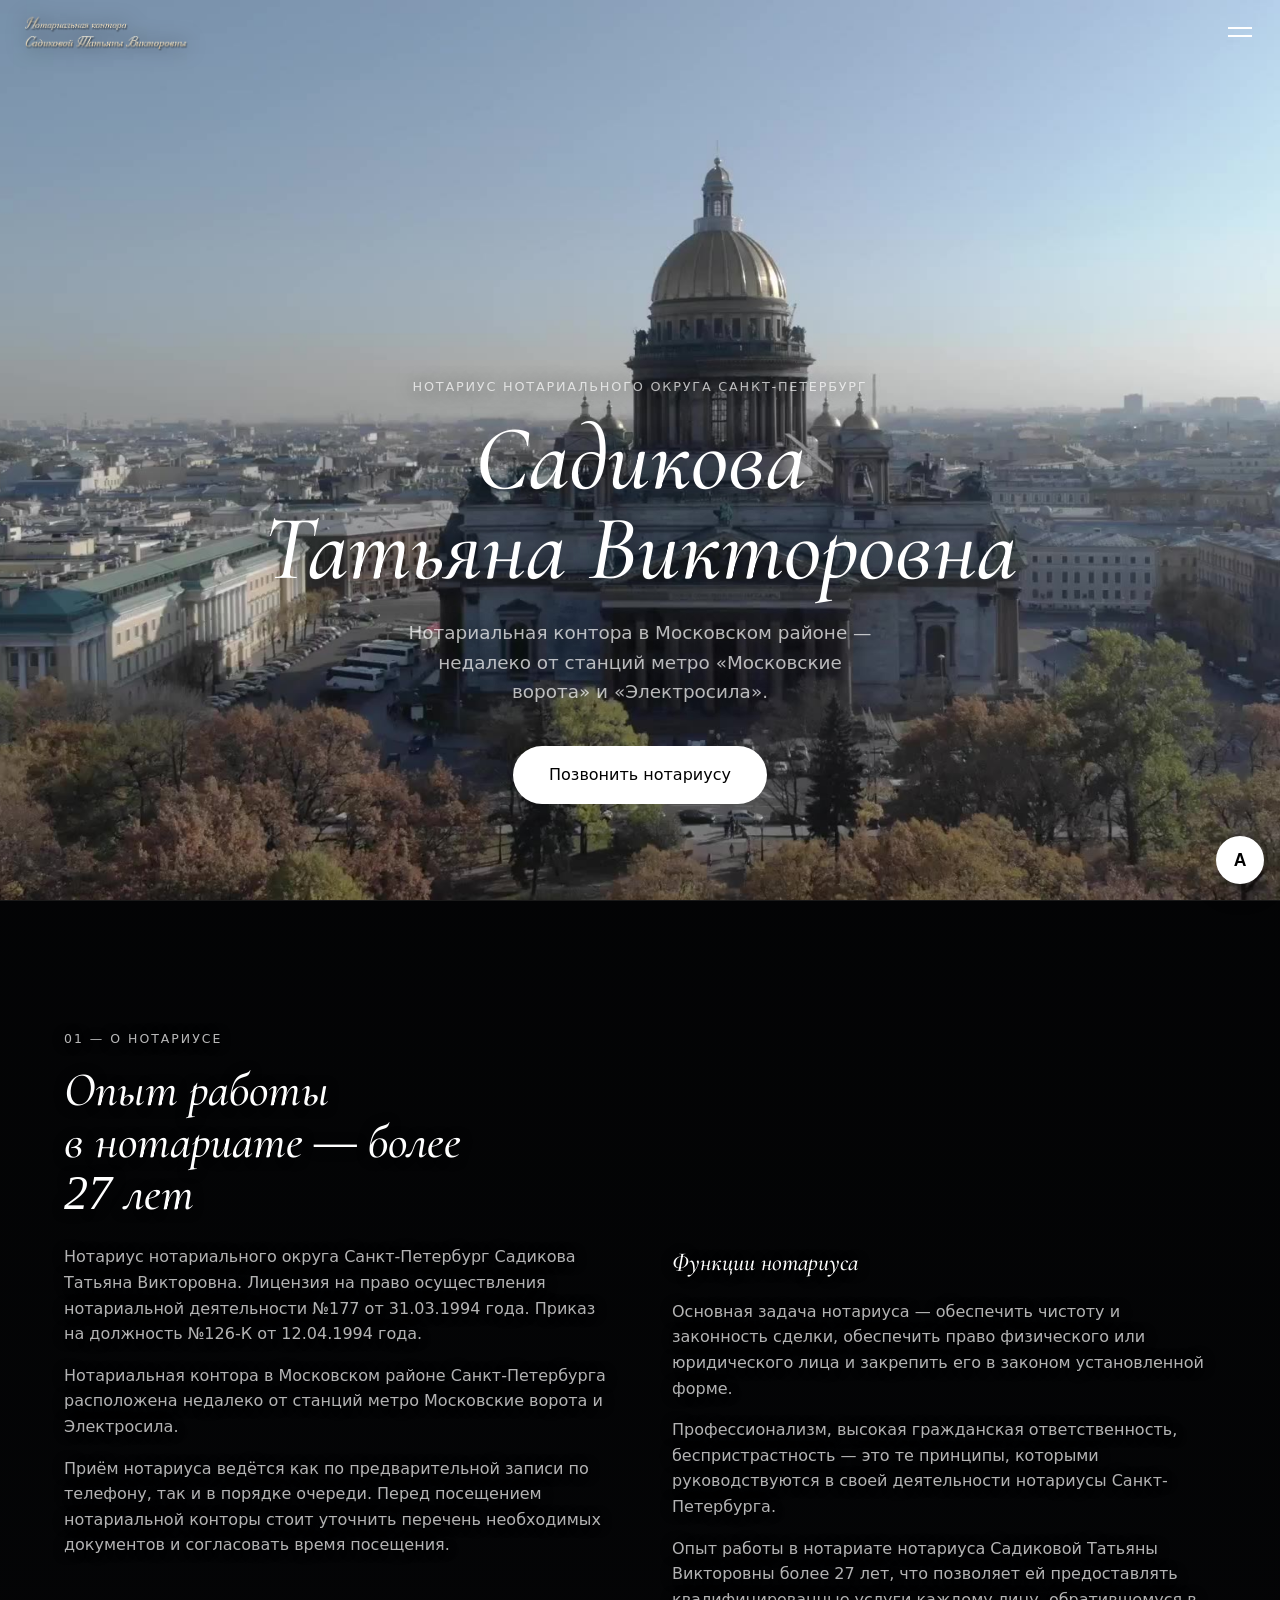
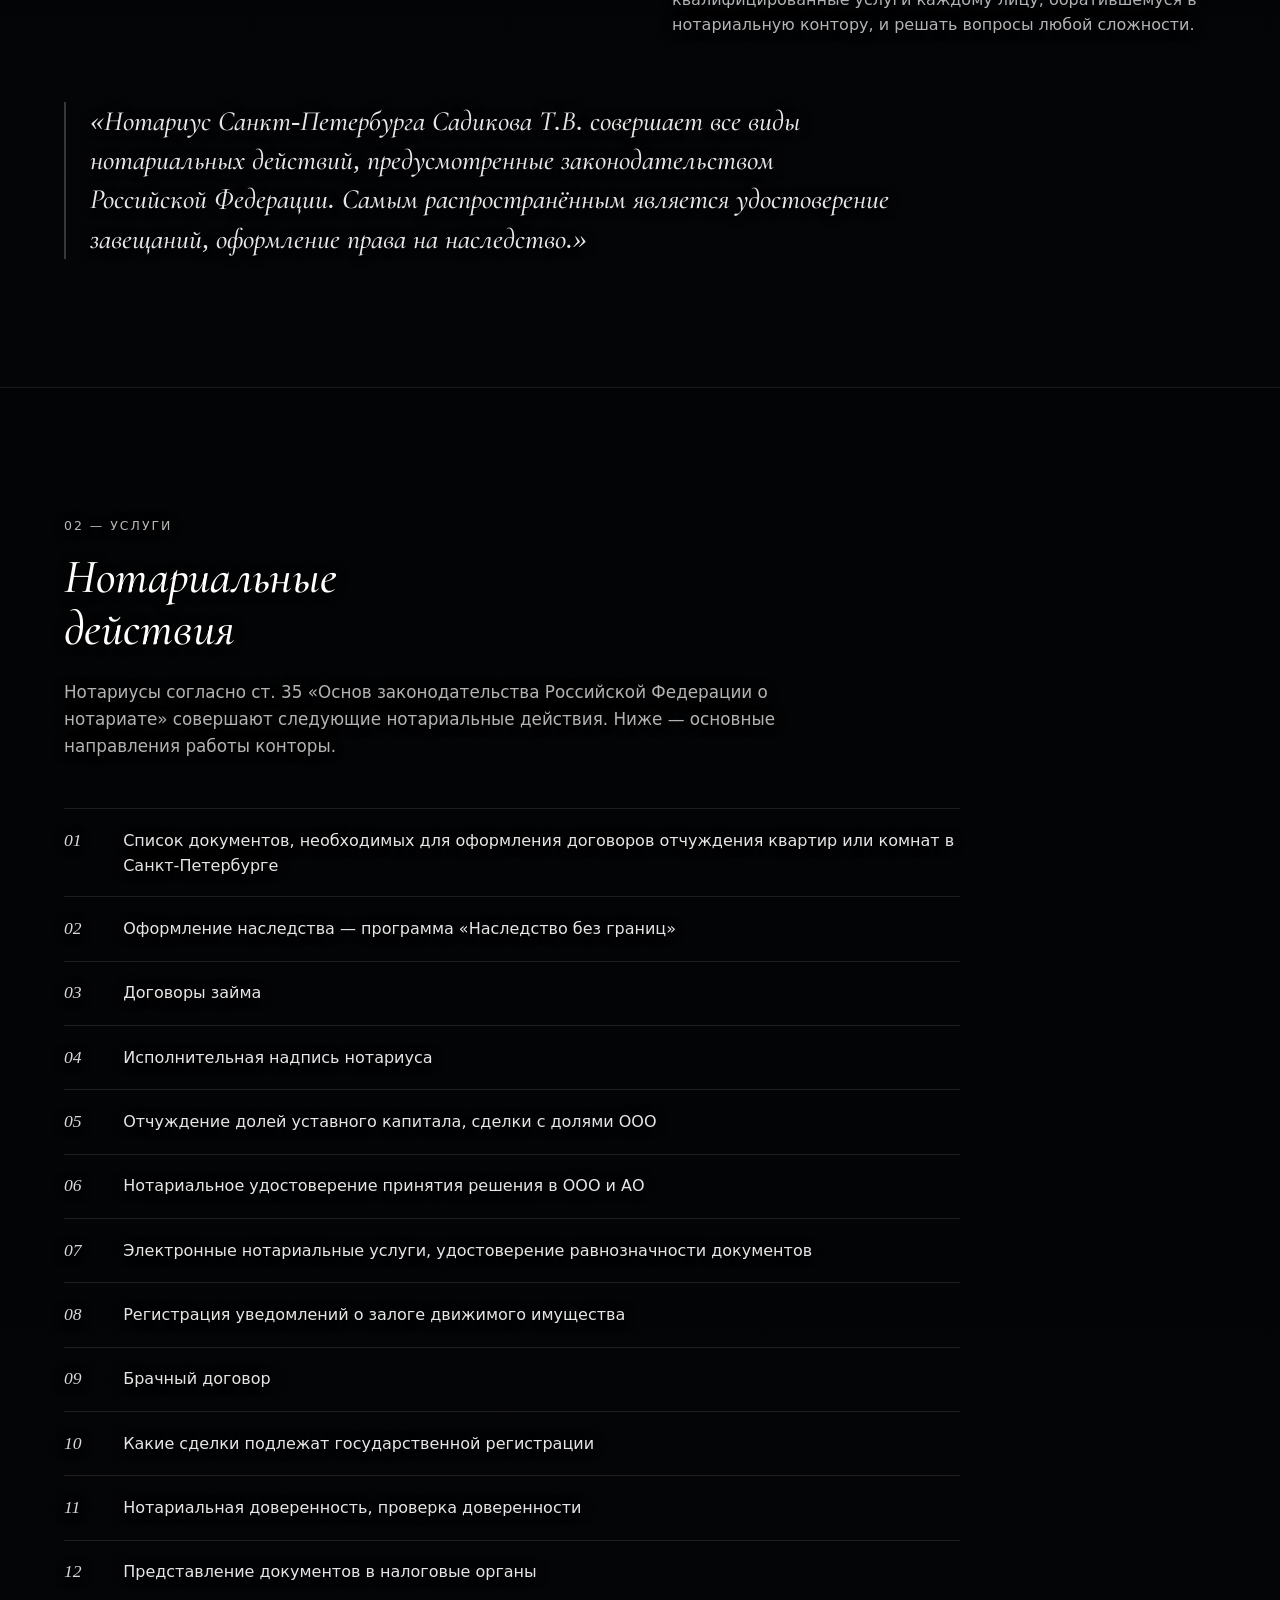
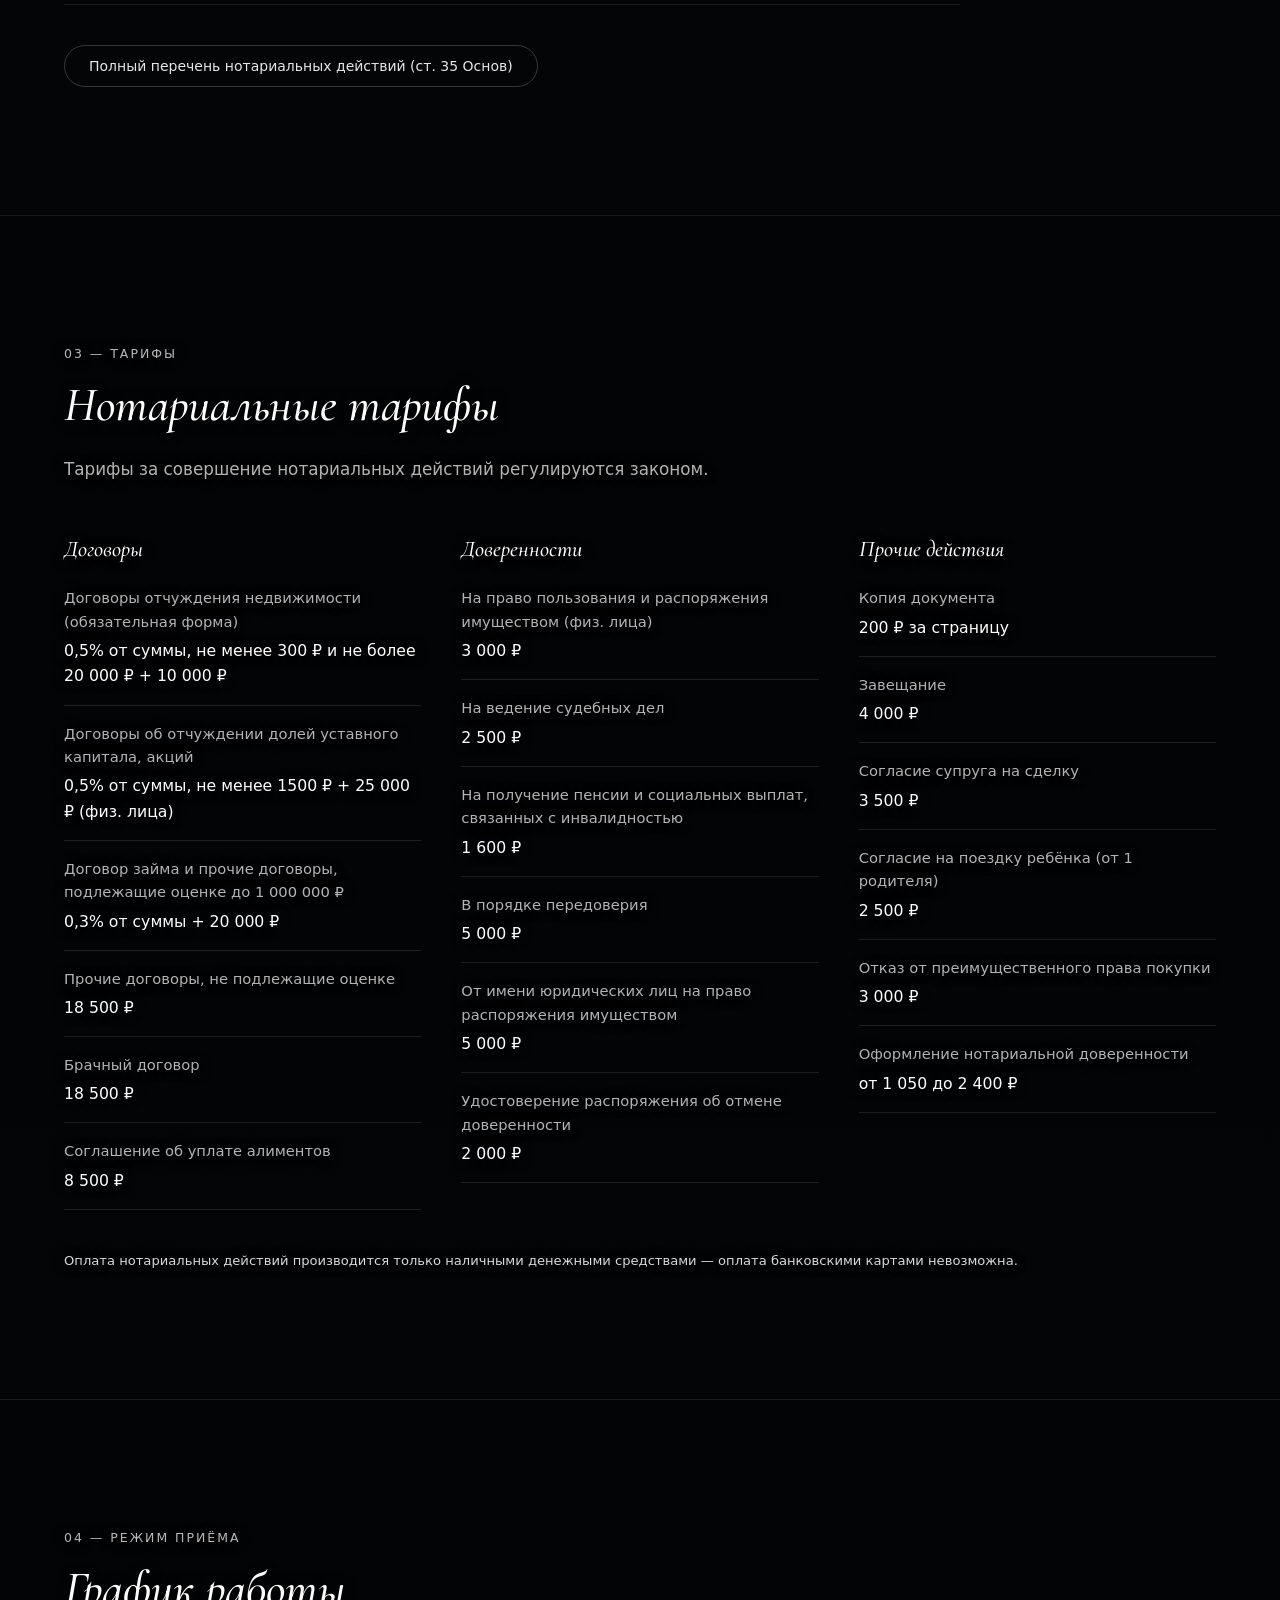
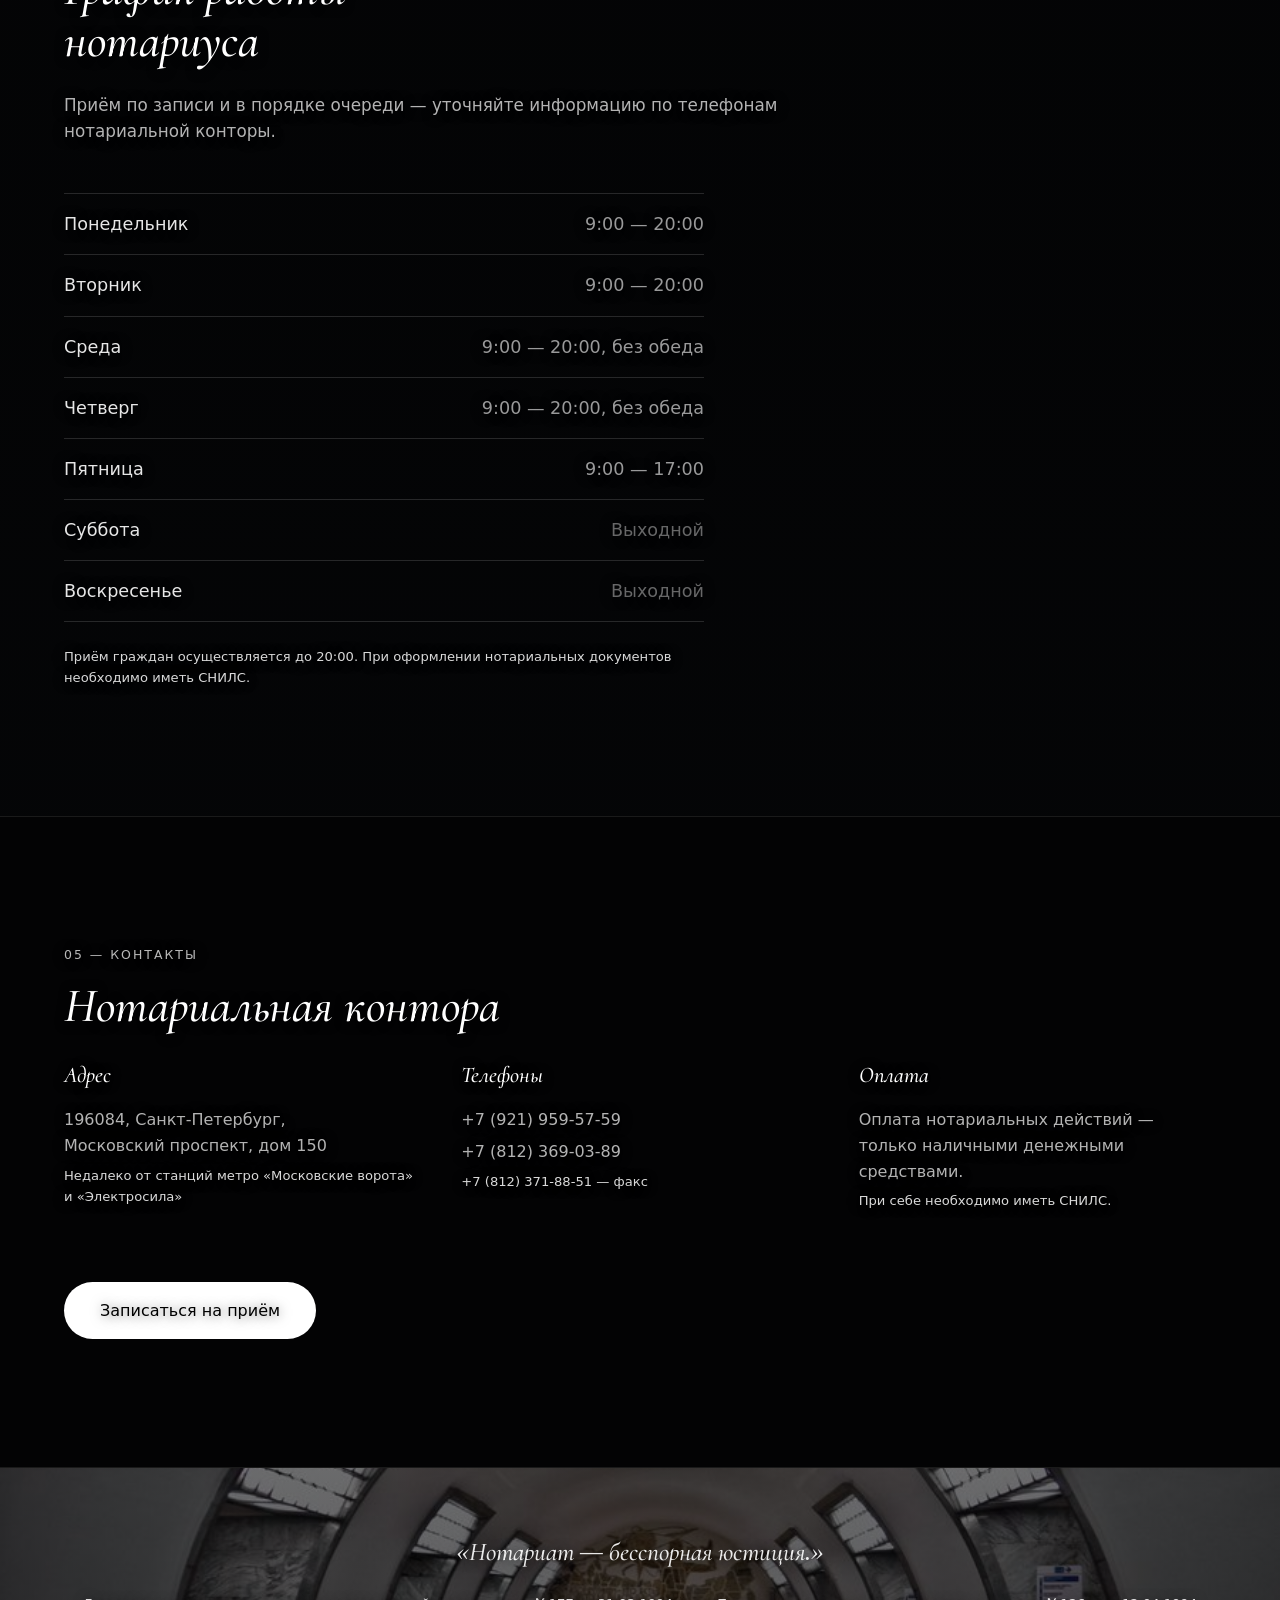
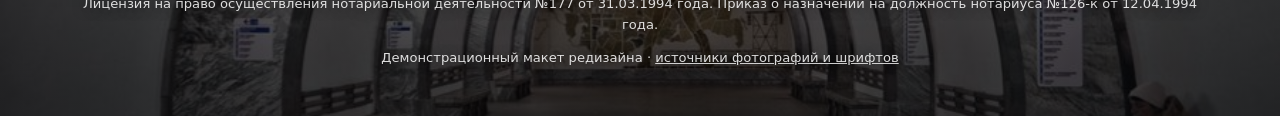
==== commit fabea455: "Светлее фоны секций, яркое фото контактов, фото в подвале, контраст мелкого текста Co-Authored-By: C" ====
--- a/index.html
+++ b/index.html
@@ -283,6 +283,12 @@
 </main>
 
 <footer class="footer">
+  <div class="section-bg" aria-hidden="true">
+    <picture>
+      <source media="(max-width: 768px)" srcset="img/section-elektrosila-900.jpg" />
+      <img src="img/section-elektrosila.jpg" alt="" loading="lazy" decoding="async" />
+    </picture>
+  </div>
   <div class="container footer-inner">
     <p class="font-serif footer-slogan">«Нотариат — бесспорная юстиция.»</p>
     <p class="fine-print">Лицензия на право осуществления нотариальной деятельности №177 от 31.03.1994 года. Приказ о назначении на должность нотариуса №126-к от 12.04.1994 года.</p>
--- a/styles.css
+++ b/styles.css
@@ -387,14 +387,20 @@
   content: "";
   position: absolute;
   inset: 0;
-  background: linear-gradient(180deg, rgba(6,7,9,.74) 0%, rgba(6,7,9,.84) 55%, rgba(6,7,9,.92) 100%);
-}
+  background: linear-gradient(180deg, rgba(6,7,9,.56) 0%, rgba(6,7,9,.62) 55%, rgba(6,7,9,.72) 100%);
+}
+/* The closing section photo must read as bright, not faded: livelier photo, lighter veil
+   that still keeps >=4.5:1 for white text even over the lightest pixels (veil >= .55). */
+.contacts .section-bg img { filter: saturate(1.2) brightness(1.08); }
+.contacts .section-bg::after { background: rgba(6,7,9,.55); }
+.about .container, .services .container, .tariffs .container, .schedule .container, .contacts .container,
+.footer .container { text-shadow: 0 1px 12px rgba(0,0,0,.55); }
 /* De-emphasised text (fine print, list index numbers) is too low-contrast at its
    default --fg-40 over a photo; raise it only inside the photo sections so it still
    reads as secondary text but keeps >=4.5:1 contrast against the darkened photo. */
 .about .fine-print, .services .fine-print, .tariffs .fine-print, .schedule .fine-print, .contacts .fine-print,
-.services .service-num {
-  color: rgba(255,255,255,.66);
+.services .service-num, .footer .fine-print {
+  color: rgba(255,255,255,.85);
 }
 .about .section-kicker, .services .section-kicker, .tariffs .section-kicker, .schedule .section-kicker, .contacts .section-kicker {
   color: rgba(255,255,255,.72);
@@ -555,7 +561,9 @@
 .contact-block a:hover { text-decoration: underline; }
 
 /* ===== Footer ===== */
-.footer { border-top: 1px solid var(--border-10); padding: 4rem 0 3rem; }
+.footer { border-top: 1px solid var(--border-10); padding: 4rem 0 3rem; position: relative; overflow: hidden; }
+.footer > .container { position: relative; z-index: 1; }
+.footer .footer-credits a { color: rgba(255,255,255,.85); }
 .footer-inner { text-align: center; }
 .footer-slogan { font-size: 1.6rem; margin-bottom: 1.25rem; color: var(--fg-90); }
 .footer-credits { margin-top: 0.75rem; }
